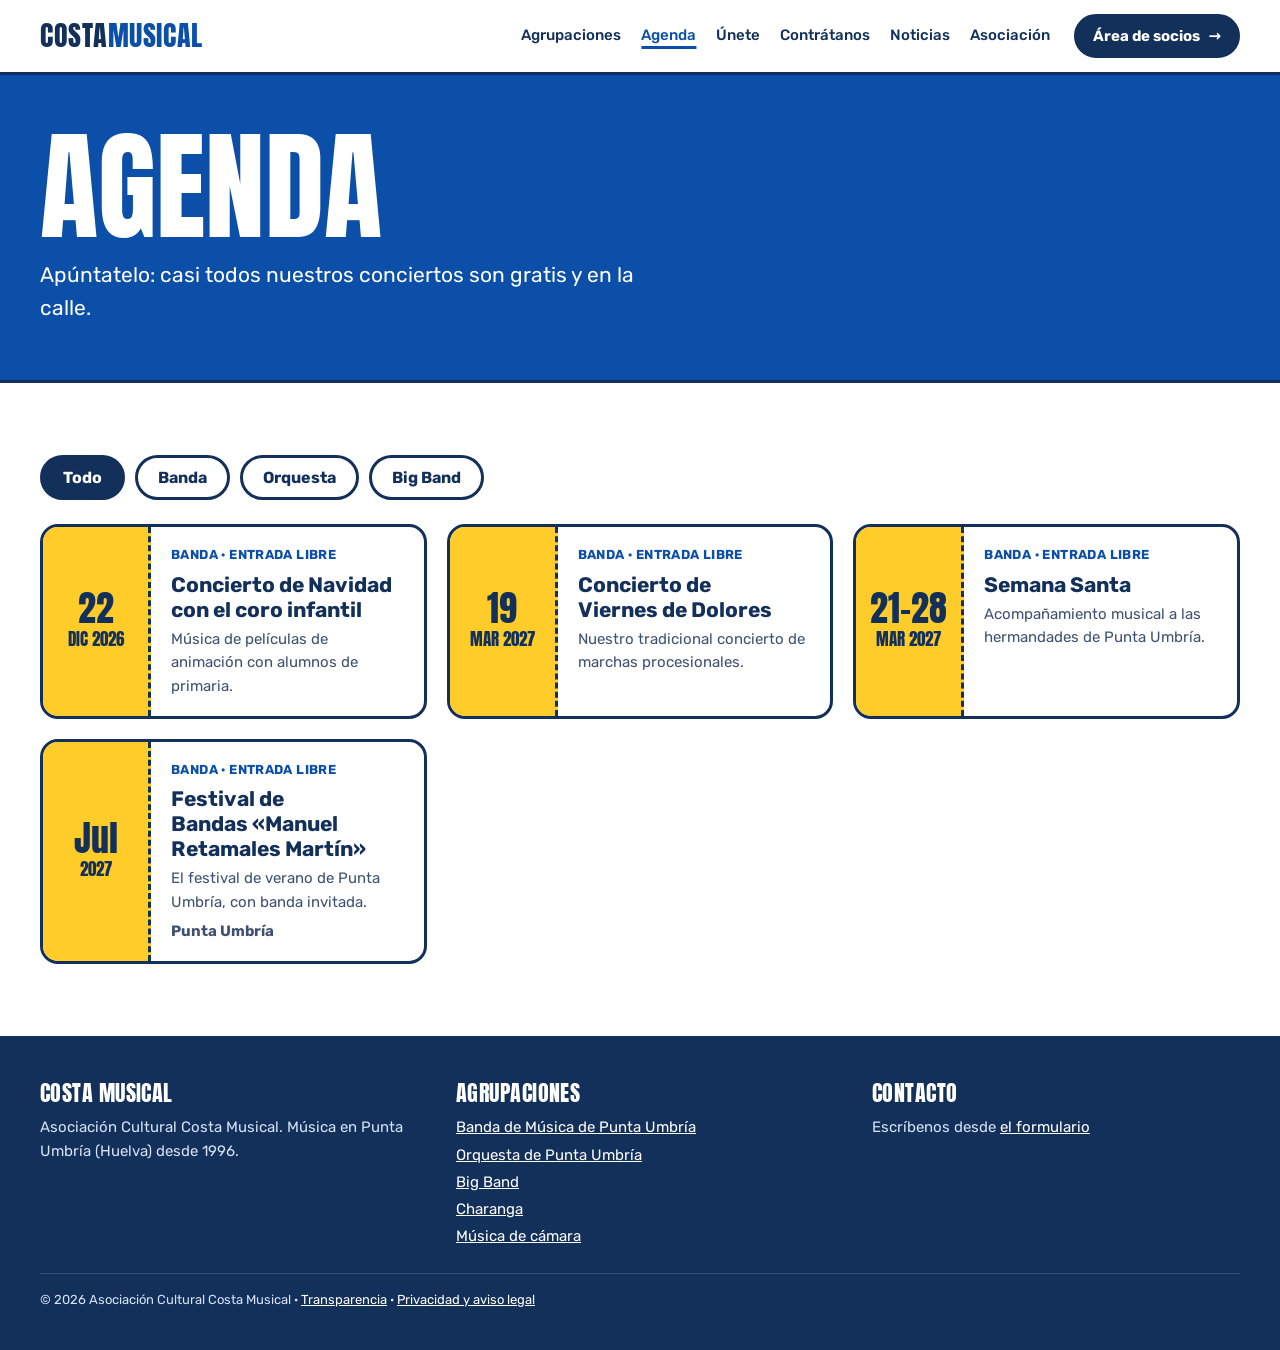
==== agenda.html @ 8ad7517e "Add files via upload" ====
<!DOCTYPE html>
<html lang="es">
<head>
<meta charset="utf-8">
<meta name="viewport" content="width=device-width, initial-scale=1">
<title>Agenda · Costa Musical</title>
<meta name="description" content="Conciertos y actuaciones de la Banda de Música de Punta Umbría y del resto de agrupaciones de Costa Musical.">
<link rel="preconnect" href="https://fonts.googleapis.com">
<link rel="preconnect" href="https://fonts.gstatic.com" crossorigin>
<link href="https://fonts.googleapis.com/css2?family=Anton&amp;family=Rubik:wght@400;500;700&amp;display=swap" rel="stylesheet">
<link rel="stylesheet" href="css/estilo.css">
</head>
<body data-pagina="agenda">
<a class="oculto" href="#contenido">Saltar al contenido</a>
<div id="cabecera"></div>
<main id="contenido">
<section class="banda-azul con-borde" style="border-top:none"><div class="envoltorio pila" style="padding-top:56px;padding-bottom:56px">
  <h1 class="titulo-xl">Agenda</h1>
  <p class="entradilla">Apúntatelo: casi todos nuestros conciertos son gratis y en la calle.</p>
</div></section>
<section class="seccion"><div class="envoltorio">
  <div class="filtros" id="filtros" role="group" aria-label="Filtrar por agrupación"></div>
  <ul class="entradas" id="agenda-completa"></ul>
</div></section>
</main>
<div id="pie"></div>
<dialog id="aviso-ensembli">
  <h3>Enlace pendiente</h3>
  <p>El área de socios en Ensembli todavía no está enlazada. Cuando lo esté, este botón te llevará directamente.</p>
  <button class="boton marino" id="cerrar-aviso">Entendido</button>
</dialog>
<script src="js/sitio.js"></script>
</body>
</html>
---- css/estilo.css ----
/* Costa Musical · «Verbena con traje»
   Azul marino como color oscuro, azul atlántico y amarillo como acentos.
   Display: Anton (cartel). Texto: Rubik. Un solo tema claro. */
:root{
  --marino:#12305a;
  --azul:#0b4fa8;
  --amarillo:#ffcc29;
  --rojo:#e04f5f;
  --blanco:#ffffff;
  --cielo:#e8f0fb;
  --gris:#3f5170;
  --borde:3px;
  --radio:18px;
  --display:"Anton", Impact, "Arial Narrow", sans-serif;
  --texto:"Rubik", system-ui, -apple-system, "Segoe UI", Roboto, sans-serif;
  --ancho:1240px;
  color-scheme:light;
}
body.sobria{--borde:2px;--radio:12px}

*{box-sizing:border-box}
html{scroll-padding-top:84px}
body{margin:0;background:var(--blanco);color:var(--marino);font-family:var(--texto);font-size:17px;line-height:1.55}
img{max-width:100%;display:block}
a{color:var(--azul)}
a:hover{color:var(--marino)}
:focus-visible{outline:3px solid var(--amarillo);outline-offset:3px}
h1,h2,h3{margin:0;line-height:1;text-wrap:balance}
p{margin:0}
.envoltorio{max-width:var(--ancho);margin:0 auto;padding:0 20px}
.display{font-family:var(--display);font-weight:400;text-transform:uppercase;letter-spacing:.01em}
.oculto{position:absolute;width:1px;height:1px;overflow:hidden;clip:rect(0 0 0 0)}

/* Cabecera */
.cabecera{position:sticky;top:0;z-index:20;background:var(--blanco);border-bottom:var(--borde) solid var(--marino)}
.cabecera .envoltorio{display:flex;align-items:center;gap:12px 24px;min-height:72px}
.logo{font-family:var(--display);font-size:28px;letter-spacing:.02em;text-decoration:none;color:var(--marino);margin-right:auto;white-space:nowrap}
.logo span{color:var(--azul)}
.menu{display:flex;gap:4px 20px;list-style:none;margin:0;padding:0;font-weight:500;font-size:15px}
.menu a{color:var(--marino);text-decoration:none;padding:6px 0}
.menu a[aria-current="page"]{color:var(--azul);text-decoration:underline;text-decoration-thickness:3px;text-underline-offset:6px}
.boton-menu{display:none;font:700 15px var(--texto);background:none;border:2px solid var(--marino);color:var(--marino);border-radius:999px;padding:8px 14px;cursor:pointer}
@media (max-width:980px){
  .boton-menu{display:block}
  .menu{display:none;position:absolute;left:0;right:0;top:100%;flex-direction:column;background:var(--blanco);padding:8px 20px 18px;border-bottom:var(--borde) solid var(--marino)}
  .menu.abierto{display:flex}
  .menu a{display:block;padding:12px 0;font-size:18px}
  .cabecera .socios-txt{display:none}
}

/* Botones */
.boton{display:inline-flex;align-items:center;justify-content:center;gap:8px;font:700 17px var(--texto);padding:14px 24px;min-height:48px;border-radius:999px;border:var(--borde) solid var(--marino);text-decoration:none;cursor:pointer;white-space:nowrap}
body.sobria .boton{border-radius:10px}
.boton.amarillo{background:var(--amarillo);color:var(--marino)}
.boton.marino{background:var(--marino);color:var(--blanco)}
.boton.azul{background:var(--azul);color:var(--blanco)}
.boton.blanco{background:var(--blanco);color:var(--marino)}
.boton.peq{font-size:15px;padding:10px 16px;min-height:44px}
.boton:hover{filter:brightness(1.06)}
.acciones{display:flex;flex-wrap:wrap;gap:12px}

/* Bandas de color */
.banda-azul{background:var(--azul);color:var(--blanco)}
.banda-marino{background:var(--marino);color:var(--blanco)}
.banda-amarilla{background:var(--amarillo);color:var(--marino)}
.banda-cielo{background:var(--cielo)}
.con-borde{border-top:var(--borde) solid var(--marino);border-bottom:var(--borde) solid var(--marino)}
.seccion{padding:72px 0}
.seccion.compacta{padding:48px 0}
.titulo{font-family:var(--display);font-weight:400;text-transform:uppercase;font-size:clamp(40px,6vw,64px);line-height:1}
.titulo-xl{font-family:var(--display);font-weight:400;text-transform:uppercase;font-size:clamp(56px,11vw,120px);line-height:.92}
body.sobria .titulo-xl{font-size:clamp(48px,8vw,88px);line-height:.95}
.entradilla{font-size:clamp(18px,2.2vw,21px);max-width:600px}
.suave{color:var(--gris)}
.banda-azul .suave,.banda-marino .suave{color:#d6e2f5}
.pila{display:flex;flex-direction:column;gap:18px}
.cabecera-sec{display:flex;flex-wrap:wrap;gap:12px 32px;align-items:flex-end;justify-content:space-between;margin-bottom:28px}

/* Portada */
.portada .envoltorio{display:flex;flex-wrap:wrap;gap:40px;align-items:center;padding-top:56px;padding-bottom:64px}
.portada .texto{flex:999 1 560px;min-width:0;display:flex;flex-direction:column;gap:22px}
.portada .titulo-xl span{color:var(--amarillo)}
.pegatina{flex:1 1 240px;display:flex;justify-content:center}
.pegatina div{width:260px;height:260px;border-radius:50%;background:var(--amarillo);color:var(--marino);display:flex;flex-direction:column;align-items:center;justify-content:center;text-align:center;transform:rotate(-8deg)}
.pegatina b{font-family:var(--display);font-weight:400;font-size:88px;line-height:1}
.pegatina span{font-family:var(--display);font-size:28px;line-height:1}
.pegatina small{font-weight:700;font-size:14px;margin-top:4px}
@media (prefers-reduced-motion:reduce){.pegatina div{transform:none}}
.cinta .envoltorio{display:flex;flex-wrap:wrap;gap:6px 28px;padding-top:14px;padding-bottom:14px;font-family:var(--display);font-size:22px;text-transform:uppercase;letter-spacing:.03em}

/* Foto + cita */
.foto-cita{display:flex;flex-wrap:wrap;gap:24px;align-items:stretch}
.foto{flex:1.6 1 520px;min-height:380px;border:var(--borde) solid var(--marino);border-radius:var(--radio);background:var(--cielo) center/cover no-repeat;overflow:hidden;display:flex;align-items:flex-end;padding:18px;color:var(--gris);font-weight:700;font-size:14px}
.cita{flex:1 1 320px;margin:0;background:var(--amarillo);border:var(--borde) solid var(--marino);border-radius:var(--radio);padding:28px;display:flex;flex-direction:column;justify-content:space-between;gap:16px}
.cita p{font-family:var(--display);font-size:clamp(26px,3vw,34px);line-height:1.08;text-transform:uppercase}
.cita footer{font-weight:700;font-size:15px}

/* Tarjetas de agrupaciones */
.rejilla{display:grid;grid-template-columns:repeat(auto-fit,minmax(220px,1fr));gap:16px}
.ficha-ens{border:var(--borde) solid var(--marino);border-radius:var(--radio);padding:24px;min-height:240px;text-decoration:none;display:flex;flex-direction:column;justify-content:space-between;gap:12px;color:var(--marino);background:var(--blanco);transition:transform .15s}
.ficha-ens:hover{transform:translateY(-3px);color:var(--marino)}
@media (prefers-reduced-motion:reduce){.ficha-ens{transition:none}.ficha-ens:hover{transform:none}}
.ficha-ens .etq{font-weight:700;font-size:14px}
.ficha-ens .nombre{font-family:var(--display);font-size:clamp(28px,2.7vw,40px);overflow-wrap:anywhere;line-height:1;text-transform:uppercase}
.ficha-ens.proyecto{border-style:dashed}

/* Agenda: tarjetas tipo entrada */
.filtros{display:flex;flex-wrap:wrap;gap:10px;margin-bottom:24px}
.filtro{font:700 16px var(--texto);padding:10px 20px;min-height:44px;border-radius:999px;border:var(--borde) solid var(--marino);background:var(--blanco);color:var(--marino);cursor:pointer}
.filtro[aria-pressed="true"]{background:var(--marino);color:var(--blanco)}
.entradas{display:grid;grid-template-columns:repeat(auto-fit,minmax(330px,1fr));gap:20px;list-style:none;margin:0;padding:0}
@media (max-width:400px){.entradas{grid-template-columns:1fr}}
.entrada{background:var(--blanco);border:var(--borde) solid var(--marino);border-radius:var(--radio);display:flex;overflow:hidden;min-height:150px}
.entrada .dia{flex:none;width:108px;background:var(--c,var(--amarillo));color:var(--t,var(--marino));display:flex;flex-direction:column;align-items:center;justify-content:center;text-align:center;font-family:var(--display);border-right:var(--borde) dashed var(--marino);padding:14px 8px}
.entrada .dia b{font-weight:400;font-size:36px;line-height:1}
.entrada .dia span{font-size:17px;text-transform:uppercase}
.entrada .info{padding:18px 20px;display:flex;flex-direction:column;gap:6px}
.entrada .quien{font-size:13px;font-weight:700;color:var(--azul);text-transform:uppercase;letter-spacing:.03em}
.entrada h3{font-size:21px;font-weight:700;line-height:1.2;font-family:var(--texto)}
.entrada p{font-size:15px;color:var(--gris)}
.vacio{border:var(--borde) dashed var(--marino);border-radius:var(--radio);padding:24px;font-weight:500}

/* Fichas de datos */
.cifras{display:grid;grid-template-columns:repeat(auto-fit,minmax(220px,1fr));gap:16px}
.cifra{border:var(--borde) solid var(--marino);border-radius:var(--radio);padding:22px;background:var(--blanco)}
.cifra:first-child{background:var(--azul);color:var(--blanco)}
.cifra b{display:block;font-family:var(--display);font-weight:400;font-size:clamp(40px,5vw,60px);line-height:1}
.cifra span{font-weight:500}
.caja{border:var(--borde) solid var(--marino);border-radius:var(--radio);padding:24px;background:var(--blanco)}
.caja.cielo{background:var(--cielo)}
.caja.amarilla{background:var(--amarillo)}
.caja h3{font-family:var(--display);font-weight:400;font-size:30px;text-transform:uppercase;margin-bottom:10px}
.dos{display:flex;flex-wrap:wrap;gap:32px 48px}
.dos > *{flex:1 1 380px;min-width:0}
.dos > .ancha{flex:1.3 1 480px}
.lista{list-style:none;margin:0;padding:0;display:grid;gap:8px}
.cronologia{list-style:none;margin:0;padding:0;display:grid;grid-template-columns:repeat(auto-fit,minmax(200px,1fr));gap:16px}
.cronologia li{border-top:var(--borde) solid var(--marino);padding-top:12px}
.cronologia b{font-family:var(--display);font-weight:400;font-size:32px;display:block;color:var(--azul)}
.ficha-datos{display:grid;grid-template-columns:repeat(auto-fit,minmax(220px,1fr));gap:16px;margin:0}
.ficha-datos div{border:var(--borde) solid var(--marino);border-radius:var(--radio);padding:16px 18px;background:var(--blanco)}
.ficha-datos dt{font-size:13px;font-weight:700;text-transform:uppercase;letter-spacing:.06em;color:var(--gris)}
.ficha-datos dd{margin:4px 0 0;font-weight:500}
.chips{display:flex;flex-wrap:wrap;gap:8px}
.chips a,.chips span{font-weight:700;font-size:14px;padding:6px 14px;border-radius:999px;border:2px solid var(--marino);color:var(--marino);background:var(--blanco);text-decoration:none}
.chips a[aria-current="page"]{background:var(--marino);color:var(--blanco)}
.chips .proyecto{border-style:dashed}

/* Buscador de instrumentos y recomendador */
.selector{display:flex;flex-wrap:wrap;gap:10px}
.resultado{background:var(--marino);color:var(--blanco);border-radius:var(--radio);padding:28px;display:flex;flex-wrap:wrap;gap:20px 32px;align-items:center;margin-top:24px}
.resultado .txt{flex:999 1 420px;display:flex;flex-direction:column;gap:10px}
.resultado .etq{font-weight:700;color:var(--amarillo);text-transform:uppercase}
.resultado .destinos{display:flex;flex-wrap:wrap;gap:10px}
.resultado .destinos span{font-family:var(--display);font-size:clamp(26px,3.4vw,34px);text-transform:uppercase;background:var(--blanco);color:var(--marino);padding:4px 16px;border-radius:12px}
body.sobria .resultado{background:var(--blanco);color:var(--marino);border:var(--borde) solid var(--marino);border-left:10px solid var(--amarillo)}
body.sobria .resultado .etq{color:var(--marino)}
.resultado .reco{font-family:var(--display);font-size:clamp(36px,5vw,56px);line-height:1;text-transform:uppercase}

/* Formularios */
form.campos{display:grid;grid-template-columns:repeat(auto-fit,minmax(220px,1fr));gap:14px}
form.campos .ancho{grid-column:1/-1}
label{display:flex;flex-direction:column;gap:6px;font-weight:700}
label.check{flex-direction:row;align-items:flex-start;gap:10px;font-weight:400;font-size:15px}
input,select,textarea{font:400 17px var(--texto);padding:13px 14px;border:var(--borde) solid var(--marino);border-radius:12px;background:var(--blanco);color:var(--marino);width:100%}
label.check input{width:auto;margin-top:3px}
textarea{min-height:120px;resize:vertical}
.aviso{grid-column:1/-1;border:2px dashed var(--marino);border-radius:12px;padding:14px;background:var(--cielo);font-size:15px;white-space:pre-wrap}
.aviso[hidden]{display:none}

/* Noticias */
.noticias{display:grid;grid-template-columns:repeat(auto-fill,minmax(300px,1fr));gap:20px}
.noticia{border:var(--borde) solid var(--marino);border-radius:var(--radio);overflow:hidden;background:var(--blanco);display:flex;flex-direction:column;text-decoration:none;color:var(--marino)}
.noticia .img{aspect-ratio:16/10;background:var(--cielo) center/cover no-repeat;border-bottom:var(--borde) solid var(--marino)}
.noticia .cuerpo{padding:20px;display:flex;flex-direction:column;gap:8px}
.noticia time{font-size:14px;font-weight:700;color:var(--azul)}
.noticia h3{font-size:22px;line-height:1.2;font-family:var(--texto);font-weight:700}
.articulo{max-width:720px;display:flex;flex-direction:column;gap:18px}
.articulo .texto p{margin-bottom:1em}

/* Socios */
.socios{display:flex;flex-wrap:wrap;gap:20px 40px;align-items:center}
.socios .txt{flex:999 1 480px;display:flex;flex-direction:column;gap:8px}

/* Colaboradores */
.colab{display:grid;grid-template-columns:repeat(auto-fit,minmax(220px,1fr));gap:16px}
.colab div{border:2px solid var(--marino);border-radius:12px;padding:16px 18px;display:flex;flex-direction:column;gap:2px}
.colab .hueco{border-style:dashed}

/* Pie */
.pie{background:var(--marino);color:#d6e2f5;font-size:15px}
.pie .envoltorio{display:flex;flex-wrap:wrap;gap:24px 48px;padding-top:40px;padding-bottom:40px}
.pie .bloque{flex:1 1 220px;display:flex;flex-direction:column;gap:6px}
.pie b{color:var(--blanco);font-family:var(--display);font-weight:400;font-size:22px;letter-spacing:.02em}
.pie a{color:var(--blanco)}
.pie ul{list-style:none;margin:0;padding:0;display:grid;gap:4px}
.pie .legal{flex-basis:100%;border-top:1px solid #2f4f7d;padding-top:16px;font-size:13px}

dialog{border:var(--borde) solid var(--marino);border-radius:var(--radio);padding:28px;max-width:440px;width:calc(100% - 32px);color:var(--marino)}
dialog::backdrop{background:rgba(18,48,90,.6)}
dialog h3{font-family:var(--display);font-weight:400;font-size:30px;text-transform:uppercase;margin-bottom:10px}
dialog p{margin-bottom:18px}
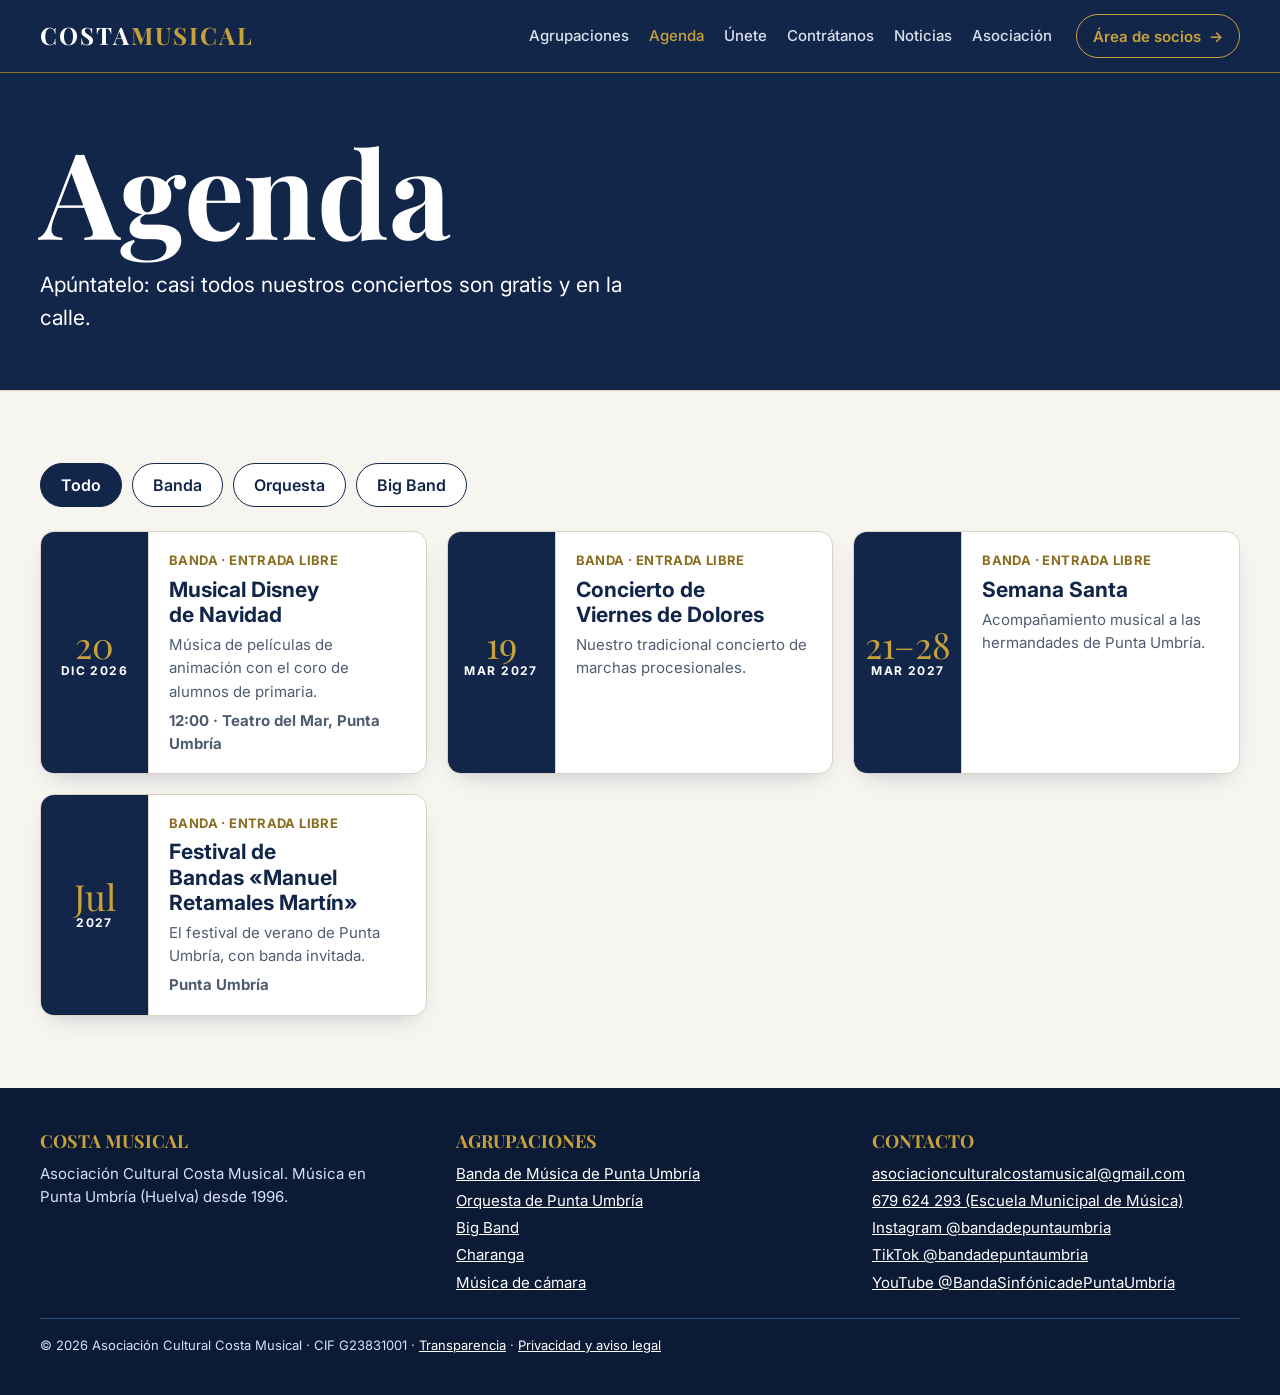
==== commit 91c6027f: "Prueba: tema institucional (azul marino, dorado, Playfair Display + Inter) Co-Authored-By: Claude Op" ====
--- a/agenda.html
+++ b/agenda.html
@@ -7,8 +7,9 @@
 <meta name="description" content="Conciertos y actuaciones de la Banda de Música de Punta Umbría y del resto de agrupaciones de Costa Musical.">
 <link rel="preconnect" href="https://fonts.googleapis.com">
 <link rel="preconnect" href="https://fonts.gstatic.com" crossorigin>
-<link href="https://fonts.googleapis.com/css2?family=Anton&amp;family=Rubik:wght@400;500;700&amp;display=swap" rel="stylesheet">
+<link href="https://fonts.googleapis.com/css2?family=Inter:wght@400;500;600;700&amp;family=Playfair+Display:ital,wght@0,400;0,700;1,400&amp;display=swap" rel="stylesheet">
 <link rel="stylesheet" href="css/estilo.css">
+<link rel="stylesheet" href="css/tema-institucional.css">
 </head>
 <body data-pagina="agenda">
 <a class="oculto" href="#contenido">Saltar al contenido</a>
--- a/css/estilo.css
+++ b/css/estilo.css
@@ -90,7 +90,7 @@
 
 /* Foto + cita */
 .foto-cita{display:flex;flex-wrap:wrap;gap:24px;align-items:stretch}
-.foto{flex:1.6 1 520px;min-height:380px;border:var(--borde) solid var(--marino);border-radius:var(--radio);background:var(--cielo) center/cover no-repeat;overflow:hidden;display:flex;align-items:flex-end;padding:18px;color:var(--gris);font-weight:700;font-size:14px}
+.foto{flex:1.6 1 520px;min-height:380px;background-size:cover;background-position:center;border:var(--borde) solid var(--marino);border-radius:var(--radio);background:var(--cielo) center/cover no-repeat;overflow:hidden;display:flex;align-items:flex-end;padding:18px;color:var(--gris);font-weight:700;font-size:14px}
 .cita{flex:1 1 320px;margin:0;background:var(--amarillo);border:var(--borde) solid var(--marino);border-radius:var(--radio);padding:28px;display:flex;flex-direction:column;justify-content:space-between;gap:16px}
 .cita p{font-family:var(--display);font-size:clamp(26px,3vw,34px);line-height:1.08;text-transform:uppercase}
 .cita footer{font-weight:700;font-size:15px}
@@ -200,3 +200,12 @@
 dialog::backdrop{background:rgba(18,48,90,.6)}
 dialog h3{font-family:var(--display);font-weight:400;font-size:30px;text-transform:uppercase;margin-bottom:10px}
 dialog p{margin-bottom:18px}
+
+/* Programa de un concierto */
+.programa{margin-top:6px;font-size:15px}
+.programa summary{cursor:pointer;font-weight:700;color:var(--azul);min-height:32px;display:flex;align-items:center}
+.programa ol{margin:8px 0 0;padding-left:20px;display:grid;gap:6px}
+.programa li span{display:block;color:var(--gris);font-size:14px}
+
+/* Recuadro de foto sin foto: pentagrama decorativo */
+.foto.sin-foto{background-image:repeating-linear-gradient(to bottom,transparent 0 22px,#12305a33 22px 25px);background-size:100% 125px;background-position:0 40%;background-repeat:repeat-x}
--- a/css/tema-institucional.css
+++ b/css/tema-institucional.css
@@ -0,0 +1,98 @@
+/* PRUEBA · Tema institucional (azul marino + dorado, Playfair Display + Inter).
+   Se carga después de estilo.css y solo sobrescribe colores, tipografía y formas. */
+:root{
+  --marino:#12264a;
+  --azul:#1d3866;
+  --amarillo:#c9a13b;
+  --cielo:#f7f5f0;
+  --gris:#4f5d70;
+  --borde:1px;
+  --radio:14px;
+  --display:"Playfair Display", Georgia, "Times New Roman", serif;
+  --texto:"Inter", system-ui, -apple-system, "Segoe UI", Roboto, sans-serif;
+}
+body.sobria{--borde:1px;--radio:14px}
+body{background:var(--cielo)}
+
+/* Titulares: serif elegante, sin mayúsculas forzadas */
+.display,.titulo,.titulo-xl,.ficha-ens .nombre,.caja h3,.cifra b,.entrada .dia,.resultado .reco,
+.resultado .destinos span,.cita p,dialog h3,.pie b,.cronologia b{text-transform:none;letter-spacing:0;font-weight:700}
+.titulo-xl{line-height:1.02}
+.portada .titulo-xl span{color:var(--amarillo);font-style:italic;font-weight:400}
+
+/* Cabecera azul marino */
+.cabecera{background:var(--marino);border-bottom:1px solid #8a7330}
+.logo{color:#fff;font-family:var(--display);font-weight:700;text-transform:uppercase;letter-spacing:.08em;font-size:24px}
+.logo span{color:var(--amarillo)}
+.menu a{color:#d9e0ea}
+.menu a[aria-current="page"]{color:var(--amarillo);text-decoration:none}
+.boton-menu{border-color:#fff;color:#fff}
+@media (max-width:980px){.menu{background:var(--marino)}}
+.cabecera .boton.marino{background:transparent;color:var(--amarillo);border:1px solid var(--amarillo)}
+
+/* Botones */
+.boton{border-width:1px;font-weight:600}
+.boton.amarillo{border-color:var(--amarillo)}
+.boton.azul,.boton.marino{border-color:var(--marino)}
+
+/* Portada */
+.portada.banda-azul,.banda-azul{background:var(--marino)}
+.pegatina div{background:transparent;border:2px solid var(--amarillo);color:#fff;transform:none}
+.pegatina b{color:var(--amarillo);font-family:var(--display)}
+.pegatina span{font-family:var(--texto);font-size:13px;letter-spacing:.2em;text-transform:uppercase}
+.pegatina small{color:#c9d3e0;font-weight:500}
+.cinta.banda-amarilla{background:#fff;color:var(--marino)}
+.cinta .envoltorio{font-family:var(--texto);font-size:13px;font-weight:600;letter-spacing:.2em}
+.con-borde{border-color:#d8d3c4}
+.banda-amarilla{background:var(--amarillo)}
+
+/* Tarjetas y cajas: borde fino y sombra suave */
+.ficha-ens,.caja,.cifra,.entrada,.noticia,.ficha-datos div,.colab div,.foto,.vacio,input,select,textarea{border-color:#d8d3c4}
+.ficha-ens,.entrada,.noticia,.caja{box-shadow:0 10px 24px -14px rgba(18,38,74,.35)}
+.ficha-ens .nombre{font-size:clamp(24px,2.2vw,32px)}
+.cifra:first-child{background:var(--marino)}
+.cifra b{color:var(--amarillo)}
+.cifra:not(:first-child) b{color:var(--marino)}
+
+/* Agenda: fecha en azul marino con número dorado */
+.entrada .dia{background:var(--marino) !important;color:#fff !important;border-right:1px solid #d8d3c4}
+.entrada .dia b{color:var(--amarillo);font-family:var(--display)}
+.entrada .dia span{font-family:var(--texto);font-size:12px;letter-spacing:.12em}
+.entrada .quien{color:#8a6d1f}
+
+/* Filtros y selectores */
+.filtro{border-width:1px;font-weight:600}
+.filtro[aria-pressed="true"]{background:var(--marino);border-color:var(--marino)}
+
+/* Cita: fondo marino, serif en cursiva */
+.cita{background:var(--marino);color:#fff;border-color:var(--marino)}
+.cita p{font-style:italic;font-weight:400;line-height:1.25}
+.cita footer,.cita a{color:var(--amarillo) !important}
+
+/* Resultado del buscador */
+.resultado{background:var(--marino)}
+.resultado .destinos span{background:transparent;color:#fff;border-bottom:2px solid var(--amarillo);border-radius:0;padding:0 4px}
+.resultado .etq{color:var(--amarillo)}
+
+/* Chips de agrupaciones */
+.chips a,.chips span{border-width:1px}
+
+/* Pie */
+.pie{background:#0b1a35}
+.pie b{color:var(--amarillo);font-size:18px}
+
+/* Programa de concierto */
+.programa summary{color:#8a6d1f}
+
+/* Cabecera de cada agrupación: siempre azul marino, con filete del color de la agrupación */
+#cab-ens{background:var(--marino) !important;color:#fff !important;border-bottom:6px solid var(--amarillo)}
+#cab-ens .chips a{background:transparent;color:#fff;border-color:rgba(255,255,255,.4)}
+#cab-ens .chips a[aria-current="page"]{background:var(--amarillo);color:var(--marino);border-color:var(--amarillo)}
+#cab-ens .boton.blanco{background:transparent;color:#fff;border-color:#fff}
+#cab-ens .boton.marino{background:var(--amarillo);color:var(--marino);border-color:var(--amarillo)}
+
+/* Tarjetas de agrupaciones: blancas con filete dorado; la Banda destacada en marino */
+.ficha-ens:not(.proyecto){background:#fff !important;color:var(--marino) !important;border-top:4px solid var(--amarillo)}
+.ficha-ens:not(.proyecto):first-child{background:var(--marino) !important;color:#fff !important}
+.ficha-ens .etq{color:#8a6d1f;letter-spacing:.1em}
+.ficha-ens:first-child .etq{color:var(--amarillo)}
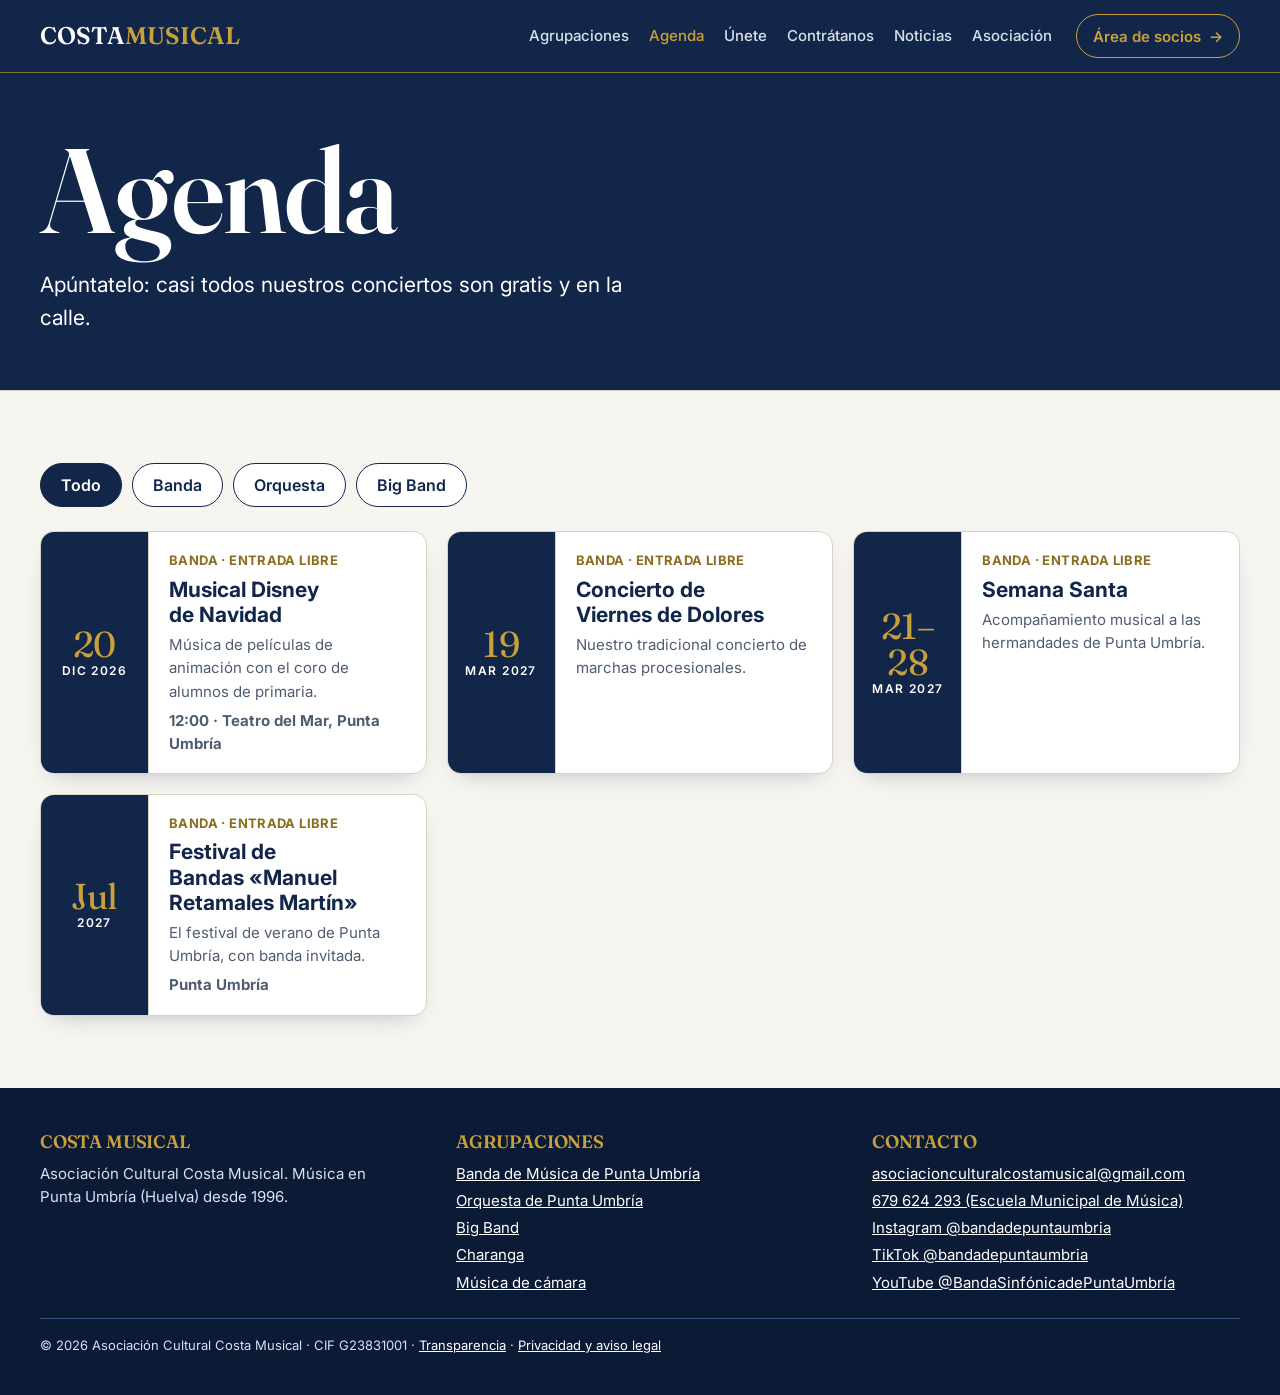
==== commit d62e25e5: "Prueba institucional: móvil sin desbordes, botón de socios visible, sello 1996 discreto y tipografía" ====
--- a/agenda.html
+++ b/agenda.html
@@ -7,7 +7,7 @@
 <meta name="description" content="Conciertos y actuaciones de la Banda de Música de Punta Umbría y del resto de agrupaciones de Costa Musical.">
 <link rel="preconnect" href="https://fonts.googleapis.com">
 <link rel="preconnect" href="https://fonts.gstatic.com" crossorigin>
-<link href="https://fonts.googleapis.com/css2?family=Inter:wght@400;500;600;700&amp;family=Playfair+Display:ital,wght@0,400;0,700;1,400&amp;display=swap" rel="stylesheet">
+<link href="https://fonts.googleapis.com/css2?family=Fraunces:ital,opsz,wght@0,9..144,400..700;1,9..144,400..700&amp;family=Inter:wght@400..700&amp;display=swap" rel="stylesheet">
 <link rel="stylesheet" href="css/estilo.css">
 <link rel="stylesheet" href="css/tema-institucional.css">
 </head>
--- a/css/estilo.css
+++ b/css/estilo.css
@@ -96,7 +96,7 @@
 .cita footer{font-weight:700;font-size:15px}
 
 /* Tarjetas de agrupaciones */
-.rejilla{display:grid;grid-template-columns:repeat(auto-fit,minmax(220px,1fr));gap:16px}
+.rejilla{display:grid;grid-template-columns:repeat(auto-fit,minmax(min(220px,100%),1fr));gap:16px}
 .ficha-ens{border:var(--borde) solid var(--marino);border-radius:var(--radio);padding:24px;min-height:240px;text-decoration:none;display:flex;flex-direction:column;justify-content:space-between;gap:12px;color:var(--marino);background:var(--blanco);transition:transform .15s}
 .ficha-ens:hover{transform:translateY(-3px);color:var(--marino)}
 @media (prefers-reduced-motion:reduce){.ficha-ens{transition:none}.ficha-ens:hover{transform:none}}
@@ -108,7 +108,7 @@
 .filtros{display:flex;flex-wrap:wrap;gap:10px;margin-bottom:24px}
 .filtro{font:700 16px var(--texto);padding:10px 20px;min-height:44px;border-radius:999px;border:var(--borde) solid var(--marino);background:var(--blanco);color:var(--marino);cursor:pointer}
 .filtro[aria-pressed="true"]{background:var(--marino);color:var(--blanco)}
-.entradas{display:grid;grid-template-columns:repeat(auto-fit,minmax(330px,1fr));gap:20px;list-style:none;margin:0;padding:0}
+.entradas{display:grid;grid-template-columns:repeat(auto-fit,minmax(min(330px,100%),1fr));gap:20px;list-style:none;margin:0;padding:0}
 @media (max-width:400px){.entradas{grid-template-columns:1fr}}
 .entrada{background:var(--blanco);border:var(--borde) solid var(--marino);border-radius:var(--radio);display:flex;overflow:hidden;min-height:150px}
 .entrada .dia{flex:none;width:108px;background:var(--c,var(--amarillo));color:var(--t,var(--marino));display:flex;flex-direction:column;align-items:center;justify-content:center;text-align:center;font-family:var(--display);border-right:var(--borde) dashed var(--marino);padding:14px 8px}
@@ -121,7 +121,7 @@
 .vacio{border:var(--borde) dashed var(--marino);border-radius:var(--radio);padding:24px;font-weight:500}
 
 /* Fichas de datos */
-.cifras{display:grid;grid-template-columns:repeat(auto-fit,minmax(220px,1fr));gap:16px}
+.cifras{display:grid;grid-template-columns:repeat(auto-fit,minmax(min(220px,100%),1fr));gap:16px}
 .cifra{border:var(--borde) solid var(--marino);border-radius:var(--radio);padding:22px;background:var(--blanco)}
 .cifra:first-child{background:var(--azul);color:var(--blanco)}
 .cifra b{display:block;font-family:var(--display);font-weight:400;font-size:clamp(40px,5vw,60px);line-height:1}
@@ -134,10 +134,10 @@
 .dos > *{flex:1 1 380px;min-width:0}
 .dos > .ancha{flex:1.3 1 480px}
 .lista{list-style:none;margin:0;padding:0;display:grid;gap:8px}
-.cronologia{list-style:none;margin:0;padding:0;display:grid;grid-template-columns:repeat(auto-fit,minmax(200px,1fr));gap:16px}
+.cronologia{list-style:none;margin:0;padding:0;display:grid;grid-template-columns:repeat(auto-fit,minmax(min(200px,100%),1fr));gap:16px}
 .cronologia li{border-top:var(--borde) solid var(--marino);padding-top:12px}
 .cronologia b{font-family:var(--display);font-weight:400;font-size:32px;display:block;color:var(--azul)}
-.ficha-datos{display:grid;grid-template-columns:repeat(auto-fit,minmax(220px,1fr));gap:16px;margin:0}
+.ficha-datos{display:grid;grid-template-columns:repeat(auto-fit,minmax(min(220px,100%),1fr));gap:16px;margin:0}
 .ficha-datos div{border:var(--borde) solid var(--marino);border-radius:var(--radio);padding:16px 18px;background:var(--blanco)}
 .ficha-datos dt{font-size:13px;font-weight:700;text-transform:uppercase;letter-spacing:.06em;color:var(--gris)}
 .ficha-datos dd{margin:4px 0 0;font-weight:500}
@@ -158,7 +158,7 @@
 .resultado .reco{font-family:var(--display);font-size:clamp(36px,5vw,56px);line-height:1;text-transform:uppercase}
 
 /* Formularios */
-form.campos{display:grid;grid-template-columns:repeat(auto-fit,minmax(220px,1fr));gap:14px}
+form.campos{display:grid;grid-template-columns:repeat(auto-fit,minmax(min(220px,100%),1fr));gap:14px}
 form.campos .ancho{grid-column:1/-1}
 label{display:flex;flex-direction:column;gap:6px;font-weight:700}
 label.check{flex-direction:row;align-items:flex-start;gap:10px;font-weight:400;font-size:15px}
@@ -169,7 +169,7 @@
 .aviso[hidden]{display:none}
 
 /* Noticias */
-.noticias{display:grid;grid-template-columns:repeat(auto-fill,minmax(300px,1fr));gap:20px}
+.noticias{display:grid;grid-template-columns:repeat(auto-fill,minmax(min(300px,100%),1fr));gap:20px}
 .noticia{border:var(--borde) solid var(--marino);border-radius:var(--radio);overflow:hidden;background:var(--blanco);display:flex;flex-direction:column;text-decoration:none;color:var(--marino)}
 .noticia .img{aspect-ratio:16/10;background:var(--cielo) center/cover no-repeat;border-bottom:var(--borde) solid var(--marino)}
 .noticia .cuerpo{padding:20px;display:flex;flex-direction:column;gap:8px}
@@ -183,7 +183,7 @@
 .socios .txt{flex:999 1 480px;display:flex;flex-direction:column;gap:8px}
 
 /* Colaboradores */
-.colab{display:grid;grid-template-columns:repeat(auto-fit,minmax(220px,1fr));gap:16px}
+.colab{display:grid;grid-template-columns:repeat(auto-fit,minmax(min(220px,100%),1fr));gap:16px}
 .colab div{border:2px solid var(--marino);border-radius:12px;padding:16px 18px;display:flex;flex-direction:column;gap:2px}
 .colab .hueco{border-style:dashed}
 
@@ -209,3 +209,19 @@
 
 /* Recuadro de foto sin foto: pentagrama decorativo */
 .foto.sin-foto{background-image:repeating-linear-gradient(to bottom,transparent 0 22px,#12305a33 22px 25px);background-size:100% 125px;background-position:0 40%;background-repeat:repeat-x}
+
+/* Móvil: nada más ancho que la pantalla */
+.socios-corto{display:none}
+html,body{overflow-x:clip}
+.ficha-datos dd,.pie a,.contacto-datos dd{overflow-wrap:anywhere}
+.cabecera .envoltorio{min-width:0}
+.logo{min-width:0}
+@media (max-width:600px){
+  .cabecera .envoltorio{gap:8px 10px;min-height:64px}
+  .logo{font-size:22px}
+  .cabecera .socios-largo{display:none}
+  .cabecera .socios-corto{display:inline}
+  .cinta span[aria-hidden="true"]{display:none}
+  .cabecera .boton.peq{padding:8px 12px;font-size:14px}
+  .boton-menu{padding:7px 12px;font-size:14px}
+}
--- a/css/tema-institucional.css
+++ b/css/tema-institucional.css
@@ -1,4 +1,4 @@
-/* PRUEBA · Tema institucional (azul marino + dorado, Playfair Display + Inter).
+/* PRUEBA · Tema institucional (azul marino + dorado, Fraunces + Inter, la tipografía de Ensembli).
    Se carga después de estilo.css y solo sobrescribe colores, tipografía y formas. */
 :root{
   --marino:#12264a;
@@ -8,7 +8,7 @@
   --gris:#4f5d70;
   --borde:1px;
   --radio:14px;
-  --display:"Playfair Display", Georgia, "Times New Roman", serif;
+  --display:"Fraunces", "Iowan Old Style", Georgia, serif;
   --texto:"Inter", system-ui, -apple-system, "Segoe UI", Roboto, sans-serif;
 }
 body.sobria{--borde:1px;--radio:14px}
@@ -16,13 +16,14 @@
 
 /* Titulares: serif elegante, sin mayúsculas forzadas */
 .display,.titulo,.titulo-xl,.ficha-ens .nombre,.caja h3,.cifra b,.entrada .dia,.resultado .reco,
-.resultado .destinos span,.cita p,dialog h3,.pie b,.cronologia b{text-transform:none;letter-spacing:0;font-weight:700}
+.resultado .destinos span,.cita p,dialog h3,.pie b,.cronologia b{text-transform:none;letter-spacing:-.01em;font-weight:600}
 .titulo-xl{line-height:1.02}
 .portada .titulo-xl span{color:var(--amarillo);font-style:italic;font-weight:400}
 
 /* Cabecera azul marino */
 .cabecera{background:var(--marino);border-bottom:1px solid #8a7330}
-.logo{color:#fff;font-family:var(--display);font-weight:700;text-transform:uppercase;letter-spacing:.08em;font-size:24px}
+.logo{color:#fff;font-family:var(--display);font-weight:600;letter-spacing:0;font-size:24px}
+@media (max-width:600px){.logo{font-size:20px}}
 .logo span{color:var(--amarillo)}
 .menu a{color:#d9e0ea}
 .menu a[aria-current="page"]{color:var(--amarillo);text-decoration:none}
@@ -37,10 +38,12 @@
 
 /* Portada */
 .portada.banda-azul,.banda-azul{background:var(--marino)}
-.pegatina div{background:transparent;border:2px solid var(--amarillo);color:#fff;transform:none}
-.pegatina b{color:var(--amarillo);font-family:var(--display)}
+.pegatina{flex:0 1 160px}
+.pegatina div{width:150px;height:150px;background:transparent;border:1px solid var(--amarillo);color:#fff;transform:none}
+.pegatina b{color:var(--amarillo);font-family:var(--display);font-size:44px;font-weight:500}
 .pegatina span{font-family:var(--texto);font-size:13px;letter-spacing:.2em;text-transform:uppercase}
-.pegatina small{color:#c9d3e0;font-weight:500}
+.pegatina small{display:none}
+@media (max-width:820px){.pegatina{display:none}}
 .cinta.banda-amarilla{background:#fff;color:var(--marino)}
 .cinta .envoltorio{font-family:var(--texto);font-size:13px;font-weight:600;letter-spacing:.2em}
 .con-borde{border-color:#d8d3c4}
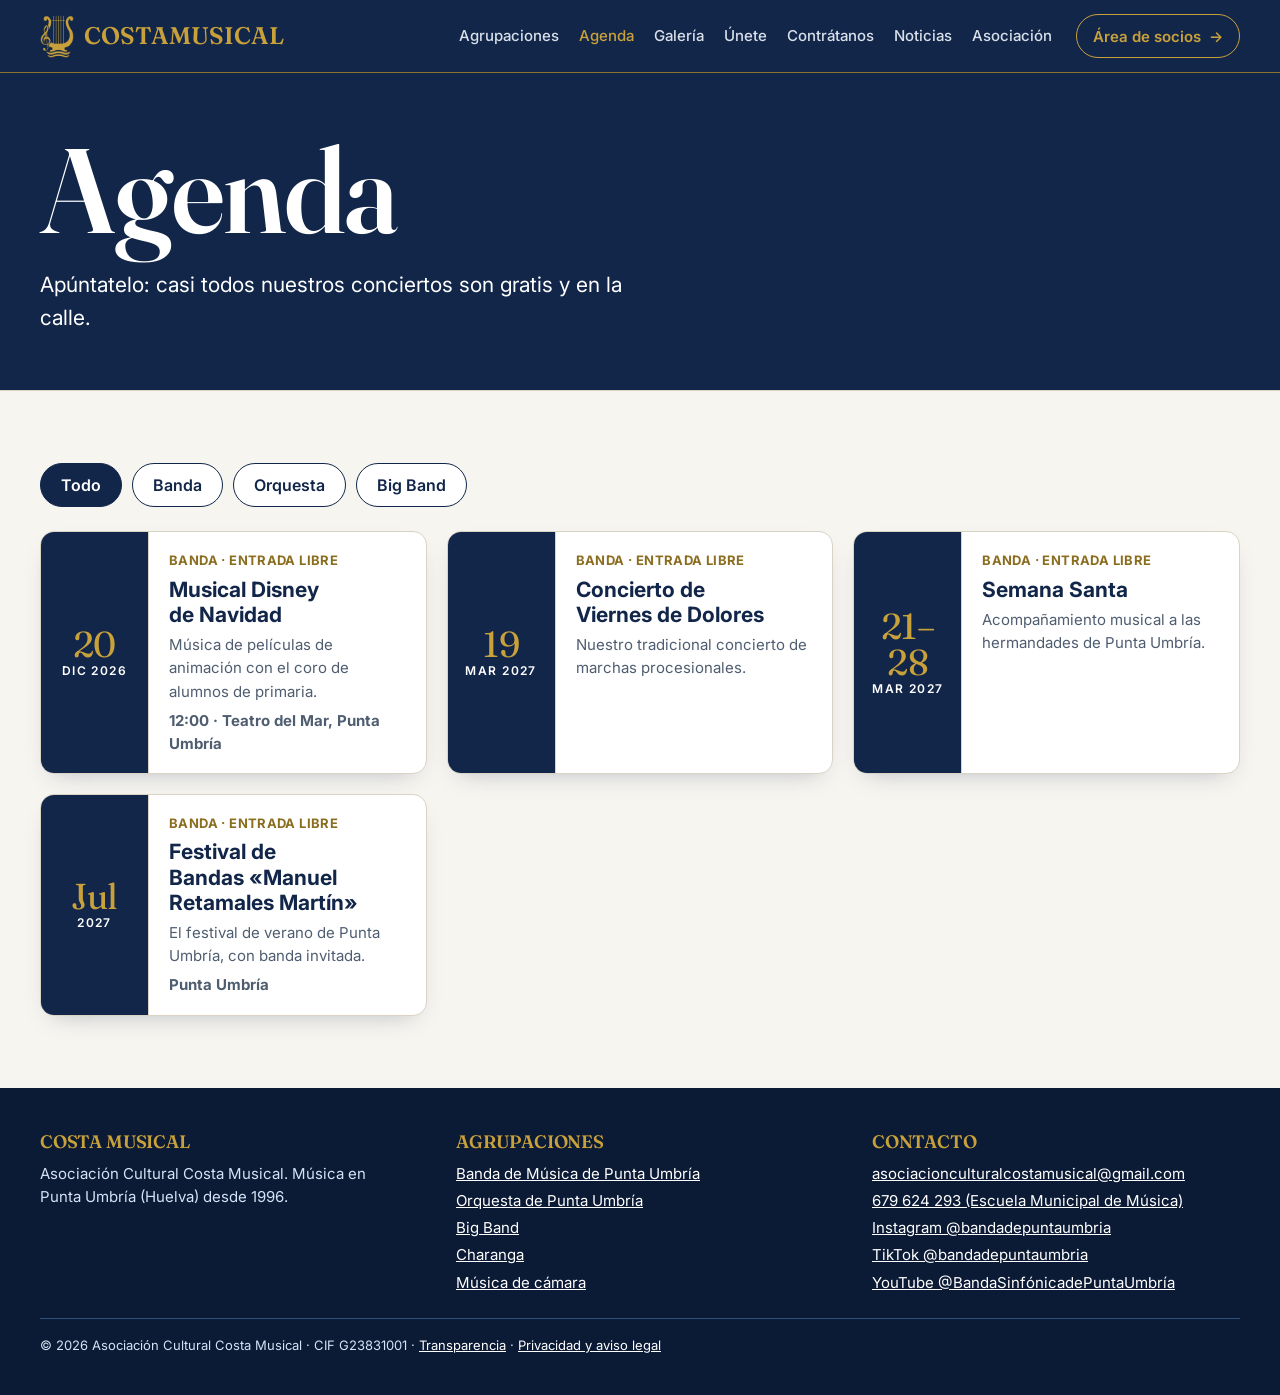
==== commit eb24a6ad: "Logo en la cabecera, galería de fotos y vídeos de YouTube, y cinta de portada enlazada a la galería " ====
--- a/agenda.html
+++ b/agenda.html
@@ -8,6 +8,7 @@
 <link rel="preconnect" href="https://fonts.googleapis.com">
 <link rel="preconnect" href="https://fonts.gstatic.com" crossorigin>
 <link href="https://fonts.googleapis.com/css2?family=Fraunces:ital,opsz,wght@0,9..144,400..700;1,9..144,400..700&amp;family=Inter:wght@400..700&amp;display=swap" rel="stylesheet">
+<link rel="icon" href="img/favicon.png">
 <link rel="stylesheet" href="css/estilo.css">
 <link rel="stylesheet" href="css/tema-institucional.css">
 </head>
--- a/css/estilo.css
+++ b/css/estilo.css
@@ -225,3 +225,34 @@
   .cabecera .boton.peq{padding:8px 12px;font-size:14px}
   .boton-menu{padding:7px 12px;font-size:14px}
 }
+
+/* Logo */
+.logo{display:flex;align-items:center;gap:10px}
+.logo-img{display:block;flex:none;width:34px;height:44px;background:currentColor;-webkit-mask:url(../img/logo.png) center/contain no-repeat;mask:url(../img/logo.png) center/contain no-repeat}
+@media (max-width:600px){.logo-img{width:28px;height:36px}}
+
+/* Cinta de portada con enlaces */
+.cinta a{color:inherit;text-decoration:none}
+.cinta a:hover{text-decoration:underline;text-underline-offset:4px}
+
+/* Galería */
+.etq-album{font-size:13px;font-weight:700;color:var(--azul);text-transform:uppercase;letter-spacing:.04em}
+a.filtro{text-decoration:none;display:inline-flex;align-items:center}
+a.filtro[aria-pressed="true"]{background:var(--marino);color:var(--blanco)}
+.fotos{display:grid;grid-template-columns:repeat(auto-fill,minmax(min(220px,100%),1fr));gap:12px}
+.miniatura{padding:0;border:var(--borde) solid var(--marino);border-radius:12px;overflow:hidden;cursor:zoom-in;background:var(--cielo);aspect-ratio:4/3}
+.miniatura img{width:100%;height:100%;object-fit:cover;transition:transform .2s}
+.miniatura:hover img{transform:scale(1.04)}
+@media (prefers-reduced-motion:reduce){.miniatura img{transition:none}.miniatura:hover img{transform:none}}
+.videos{display:grid;grid-template-columns:repeat(auto-fill,minmax(min(360px,100%),1fr));gap:20px}
+.video{display:flex;flex-direction:column;gap:8px}
+.video iframe,.video-lite{width:100%;aspect-ratio:16/9;border:0;border-radius:12px;display:block}
+.video-lite{background:var(--marino) center/cover no-repeat;cursor:pointer;position:relative}
+.video-lite .play{position:absolute;inset:0;margin:auto;width:72px;height:72px;border-radius:50%;background:rgba(0,0,0,.65);color:#fff;font-size:28px;display:flex;align-items:center;justify-content:center}
+.video-lite:hover .play{background:#c4302b}
+.video p{font-weight:600}
+.visor{max-width:min(1200px,96vw);width:auto;padding:12px;background:#0b1424;border:none;color:#fff}
+.visor::backdrop{background:rgba(5,10,20,.9)}
+.visor img{max-width:100%;max-height:78vh;display:block;margin:0 auto;border-radius:8px}
+.visor p{margin:10px 0;text-align:center;font-size:14px;color:#c9d3e0}
+.visor-botones{display:flex;justify-content:center;gap:10px}
--- a/css/tema-institucional.css
+++ b/css/tema-institucional.css
@@ -99,3 +99,10 @@
 .ficha-ens:not(.proyecto):first-child{background:var(--marino) !important;color:#fff !important}
 .ficha-ens .etq{color:#8a6d1f;letter-spacing:.1em}
 .ficha-ens:first-child .etq{color:var(--amarillo)}
+
+/* Logo y galería en el tema institucional */
+.logo .logo-img{color:var(--amarillo)}
+.logo-txt{display:inline;color:#fff}
+.logo-txt span{color:var(--amarillo)}
+.etq-album{color:#8a6d1f}
+.cinta a:hover{color:#8a6d1f}
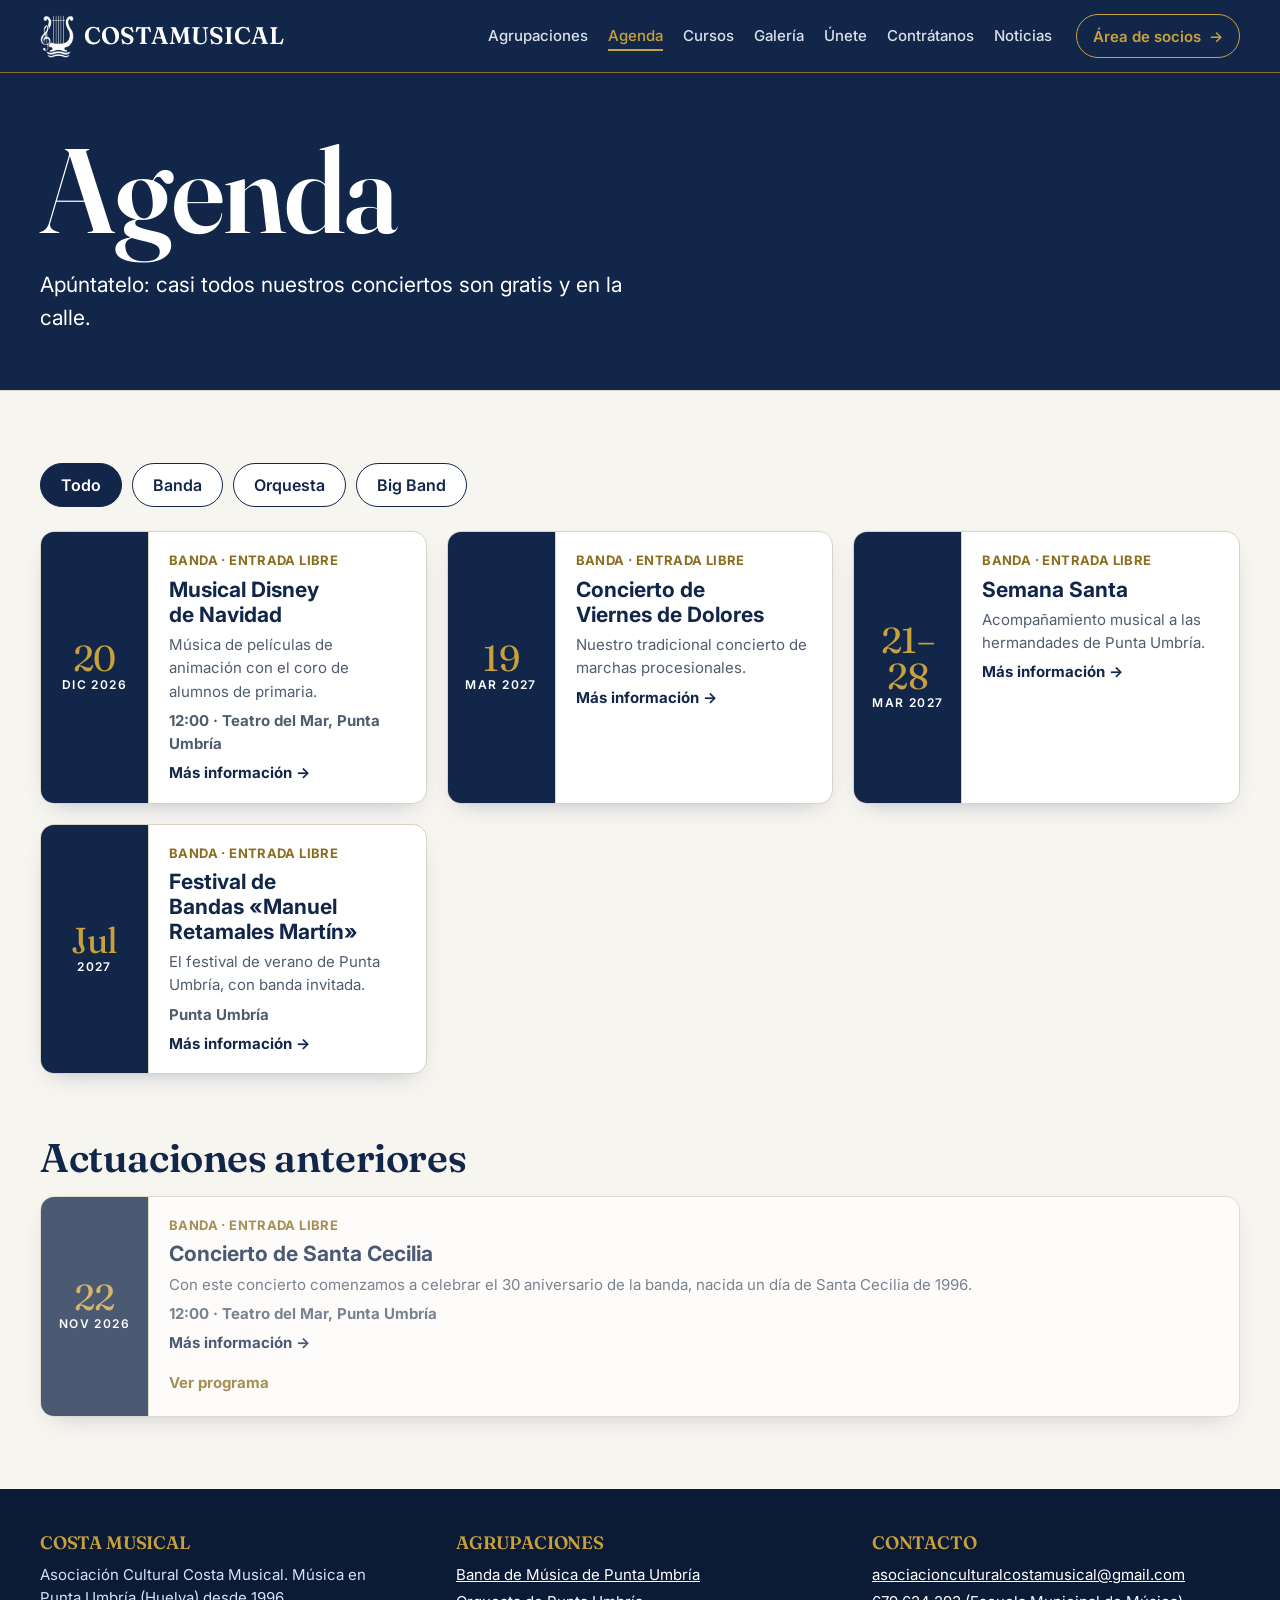
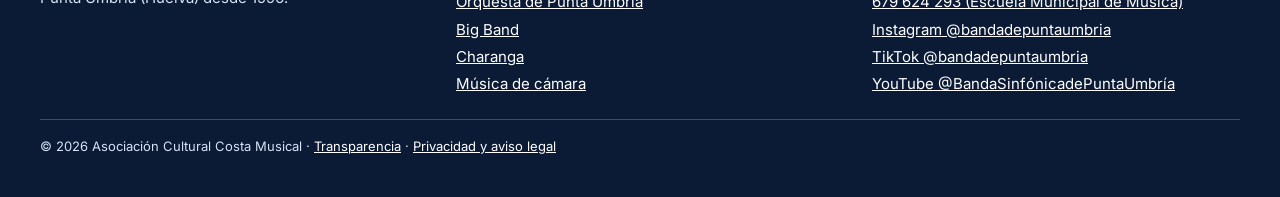
==== commit 92425f47: "Página propia para cada evento: cartel, entradas, calendario, compartir, programa, vídeo y fotos; ac" ====
--- a/agenda.html
+++ b/agenda.html
@@ -16,13 +16,20 @@
 <a class="oculto" href="#contenido">Saltar al contenido</a>
 <div id="cabecera"></div>
 <main id="contenido">
-<section class="banda-azul con-borde" style="border-top:none"><div class="envoltorio pila" style="padding-top:56px;padding-bottom:56px">
+<section class="banda-azul con-borde" style="border-top:none" id="cab-agenda"><div class="envoltorio pila" style="padding-top:56px;padding-bottom:56px">
   <h1 class="titulo-xl">Agenda</h1>
   <p class="entradilla">Apúntatelo: casi todos nuestros conciertos son gratis y en la calle.</p>
 </div></section>
 <section class="seccion"><div class="envoltorio">
-  <div class="filtros" id="filtros" role="group" aria-label="Filtrar por agrupación"></div>
-  <ul class="entradas" id="agenda-completa"></ul>
+  <div id="vista-agenda">
+    <div class="filtros" id="filtros" role="group" aria-label="Filtrar por agrupación"></div>
+    <ul class="entradas" id="agenda-completa"></ul>
+    <div id="bloque-anteriores" class="pila" style="margin-top:64px" hidden>
+      <h2 class="titulo" style="font-size:clamp(28px,4vw,40px)">Actuaciones anteriores</h2>
+      <ul class="entradas anteriores" id="agenda-anteriores"></ul>
+    </div>
+  </div>
+  <article id="evento" class="evento" hidden></article>
 </div></section>
 </main>
 <div id="pie"></div>
--- a/css/estilo.css
+++ b/css/estilo.css
@@ -228,6 +228,8 @@
 
 /* Logo */
 .logo{display:flex;align-items:center;gap:10px}
+.logo{transition:color .2s}
+.logo:hover{color:var(--azul)}
 .logo-img{display:block;flex:none;width:34px;height:44px;background:currentColor;-webkit-mask:url(../img/logo.png) center/contain no-repeat;mask:url(../img/logo.png) center/contain no-repeat}
 @media (max-width:600px){.logo-img{width:28px;height:36px}}
 
@@ -256,3 +258,85 @@
 .visor img{max-width:100%;max-height:78vh;display:block;margin:0 auto;border-radius:8px}
 .visor p{margin:10px 0;text-align:center;font-size:14px;color:#c9d3e0}
 .visor-botones{display:flex;justify-content:center;gap:10px}
+
+/* Carrusel de portada */
+.foto.carrusel{position:relative;padding:0;background:var(--marino)}
+.diapo{position:absolute;inset:0;margin:0;opacity:0;transition:opacity .8s ease}
+.diapo.activa{opacity:1}
+.diapo img{width:100%;height:100%;object-fit:cover}
+.diapo figcaption{position:absolute;left:0;right:0;bottom:0;padding:28px 18px 40px;background:linear-gradient(transparent,rgba(0,0,0,.6));color:#fff;font-size:14px;font-weight:600}
+.carr-btn{position:absolute;top:50%;transform:translateY(-50%);width:44px;height:44px;border-radius:50%;border:none;background:rgba(255,255,255,.85);color:var(--marino);font-size:28px;line-height:1;cursor:pointer;z-index:2}
+.carr-btn.ant{left:12px}.carr-btn.sig{right:12px}
+.carr-puntos{position:absolute;left:0;right:0;bottom:12px;display:flex;justify-content:center;gap:6px;z-index:2}
+.carr-puntos button{width:10px;height:10px;padding:0;border-radius:50%;border:none;background:rgba(255,255,255,.5);cursor:pointer}
+.carr-puntos button[aria-current="true"]{background:#fff;width:24px;border-radius:5px}
+@media (prefers-reduced-motion:reduce){.diapo{transition:none}}
+
+/* Cursos */
+.estado-curso{align-self:flex-start;font-size:12px;font-weight:700;text-transform:uppercase;letter-spacing:.06em;padding:4px 10px;border-radius:999px;background:#e7ecf2;color:var(--marino)}
+.estado-curso.abierto{background:#dff3e6;color:#1d5c38}
+.estado-curso.finalizado{background:#eee;color:#666}
+.foto-curso{border-radius:var(--radio);max-height:420px;width:100%;object-fit:cover}
+.sin-foto-curso{background-image:repeating-linear-gradient(to bottom,transparent 0 14px,rgba(18,48,90,.18) 14px 16px) !important;background-size:100% 80px !important;background-repeat:repeat-x !important;background-position:0 50% !important}
+.aviso .boton{margin-top:8px}
+
+/* Menú más largo: se pliega antes */
+@media (max-width:1180px){
+  .boton-menu{display:block}
+  .menu{display:none;position:absolute;left:0;right:0;top:100%;flex-direction:column;background:var(--blanco);padding:8px 20px 18px;border-bottom:var(--borde) solid var(--marino)}
+  .menu.abierto{display:flex}
+  .menu a{display:block;padding:12px 0;font-size:18px}
+}
+
+/* Cabecera fija: más fina al bajar y, en móvil, se esconde al bajar y vuelve al subir */
+#cabecera{display:contents}
+.cabecera{transition:transform .3s ease,box-shadow .3s ease}
+.cabecera .envoltorio{transition:min-height .3s ease}
+.logo,.logo-img{transition:font-size .3s ease,width .3s ease,height .3s ease,color .2s ease}
+.cabecera.compacta{box-shadow:0 2px 14px rgba(0,0,0,.18)}
+.cabecera.compacta .envoltorio{min-height:56px}
+.cabecera.compacta .logo{font-size:23px}
+.cabecera.compacta .logo-img{width:27px;height:35px}
+@media (max-width:820px){.cabecera.oculta{transform:translateY(-100%)}}
+@media (prefers-reduced-motion:reduce){.cabecera,.cabecera .envoltorio,.logo,.logo-img{transition:none}}
+
+/* Cursos: estados y encuentros */
+.estado-curso.completo,.estado-curso.cerrado{background:#fbe9e7;color:#8a2d1f}
+.encuentros{list-style:none;margin:0;padding:0;display:grid;gap:10px}
+.encuentros li{display:grid;grid-template-columns:minmax(150px,220px) 1fr;gap:6px 18px;align-items:start;padding:14px 18px;border:var(--borde) solid #d8d3c4;border-radius:var(--radio);background:var(--blanco)}
+.encuentros .enc-fecha{font-weight:700;color:var(--marino)}
+.encuentros li.pasado{opacity:.6}
+.encuentros li.proximo{border-color:var(--amarillo);box-shadow:inset 4px 0 0 var(--amarillo)}
+.enc-marca{display:inline-block;margin-left:6px;font-size:11px;font-weight:700;text-transform:uppercase;letter-spacing:.06em;padding:2px 8px;border-radius:999px;background:#eee;color:#666;vertical-align:middle}
+.enc-marca.prox{background:#efe8d4;color:#6d5517}
+.encuentros-elegir{border:var(--borde) solid #d8d3c4;border-radius:10px;padding:10px 14px;margin:0}
+.encuentros-elegir legend{font-weight:600;padding:0 4px}
+.encuentros-elegir div{display:grid;gap:6px}
+@media (max-width:600px){.encuentros li{grid-template-columns:1fr}}
+.encuentros li:has(.enc-cartel){grid-template-columns:minmax(150px,220px) 1fr auto}
+.enc-profes{margin-top:4px;font-weight:600;color:var(--marino)}
+.enc-cartel{display:flex;flex-direction:column;align-items:center;gap:4px;font-size:12px;font-weight:700;text-decoration:none;color:var(--marino)}
+.enc-cartel img{width:72px;height:96px;object-fit:cover;border-radius:6px;border:1px solid #d8d3c4;transition:transform .2s ease,box-shadow .2s ease}
+.enc-cartel:hover img,.enc-cartel:focus-visible img{transform:translateY(-2px) scale(1.04);box-shadow:0 8px 18px -8px rgba(18,38,74,.5)}
+.profe{display:flex;gap:16px;align-items:flex-start}
+.profe img{width:88px;height:88px;border-radius:50%;object-fit:cover;flex:none}
+.etq-esp{display:inline-block;font-size:11px;font-weight:700;text-transform:uppercase;letter-spacing:.08em;color:#8a6d1f;margin-bottom:2px}
+@media (max-width:600px){.encuentros li:has(.enc-cartel){grid-template-columns:1fr}.enc-cartel{align-items:flex-start}}
+
+/* Página de cada evento */
+.evento{display:flex;flex-direction:column;gap:20px}
+.evento-rejilla{display:grid;grid-template-columns:minmax(0,1fr) minmax(220px,380px);gap:40px;align-items:start}
+.evento-rejilla:not(:has(.evento-cartel)){grid-template-columns:minmax(0,820px)}
+.quien-evento{font-size:13px;font-weight:700;text-transform:uppercase;letter-spacing:.08em;color:#8a6d1f}
+.evento-cartel{position:sticky;top:90px;display:flex;flex-direction:column;gap:6px}
+.evento-cartel img{width:100%;border-radius:var(--radio);border:1px solid #d8d3c4;box-shadow:0 18px 40px -20px rgba(18,38,74,.55)}
+.evento .texto p{margin-bottom:1em}
+.programa-lista{margin:0;padding-left:1.4em;display:grid;gap:8px}
+.programa-lista span{display:block;color:var(--gris);font-size:15px}
+.entrada h3 a.enlace-evento{color:inherit;text-decoration:none}
+.entrada h3 a.enlace-evento:hover,.entrada h3 a.enlace-evento:focus-visible{text-decoration:underline;text-decoration-color:var(--amarillo);text-decoration-thickness:2px;text-underline-offset:4px}
+.mas-info{font-weight:700;color:var(--marino);text-decoration:none}
+.mas-info:hover,.mas-info:focus-visible{color:#8a6d1f}
+.entradas.anteriores .entrada{opacity:.75}
+.entradas.anteriores .entrada:hover{opacity:1}
+@media (max-width:820px){.evento-rejilla{grid-template-columns:1fr}.evento-cartel{position:static;order:-1;max-width:420px}}
--- a/css/tema-institucional.css
+++ b/css/tema-institucional.css
@@ -101,8 +101,34 @@
 .ficha-ens:first-child .etq{color:var(--amarillo)}
 
 /* Logo y galería en el tema institucional */
-.logo .logo-img{color:var(--amarillo)}
-.logo-txt{display:inline;color:#fff}
-.logo-txt span{color:var(--amarillo)}
+/* Logo blanco (dibujo y letras); dorado al pasar por encima */
+.logo,.logo .logo-img,.logo .logo-txt,.logo .logo-txt span{color:#fff}
+.logo:hover .logo-img,.logo:focus-visible .logo-img,.logo:hover,.logo:focus-visible,.logo:hover .logo-txt,.logo:hover .logo-txt span,.logo:focus-visible .logo-txt,.logo:focus-visible .logo-txt span{color:var(--amarillo)}
+.logo .logo-txt,.logo .logo-txt span{transition:color .2s}
 .etq-album{color:#8a6d1f}
 .cinta a:hover{color:#8a6d1f}
+
+@media (max-width:1180px){.menu{background:var(--marino)}}
+.carr-btn{background:rgba(18,38,74,.75);color:#fff}
+.estado-curso{background:#efe8d4;color:#6d5517}
+
+/* Respuesta al pasar el ratón en la cabecera */
+.menu a{position:relative;transition:color .2s ease}
+.menu a::after{content:"";position:absolute;left:0;right:0;bottom:0;height:2px;background:var(--amarillo);transform:scaleX(0);transform-origin:left;transition:transform .25s ease}
+.menu a:hover,.menu a:focus-visible{color:var(--amarillo)}
+.menu a:hover::after,.menu a:focus-visible::after,.menu a[aria-current="page"]::after{transform:scaleX(1)}
+.cabecera .boton.marino{transition:background .2s ease,color .2s ease}
+.cabecera .boton.marino:hover,.cabecera .boton.marino:focus-visible{background:var(--amarillo);color:var(--marino);filter:none}
+.boton-menu{transition:background .2s ease,color .2s ease}
+.boton-menu:hover,.boton-menu:focus-visible{background:var(--amarillo);color:var(--marino);border-color:var(--amarillo)}
+.boton{transition:filter .2s ease,transform .2s ease,box-shadow .2s ease}
+.boton:hover{transform:translateY(-1px);box-shadow:0 6px 14px -8px rgba(18,38,74,.6)}
+@media (max-width:980px){.menu a::after{display:none}}
+
+/* Agrupaciones de la portada: todas iguales; se ponen en azul marino al pasar el ratón */
+.ficha-ens:not(.proyecto):first-child{background:#fff !important;color:var(--marino) !important}
+.ficha-ens:not(.proyecto):first-child .etq{color:#8a6d1f}
+.ficha-ens:not(.proyecto){transition:background .2s ease,color .2s ease,transform .2s ease}
+.ficha-ens:not(.proyecto):hover,.ficha-ens:not(.proyecto):focus-visible{background:var(--marino) !important;color:#fff !important;transform:translateY(-3px)}
+.ficha-ens:not(.proyecto):hover .etq,.ficha-ens:not(.proyecto):focus-visible .etq{color:var(--amarillo)}
+@media (prefers-reduced-motion:reduce){.menu a::after,.ficha-ens,.boton{transition:none}}
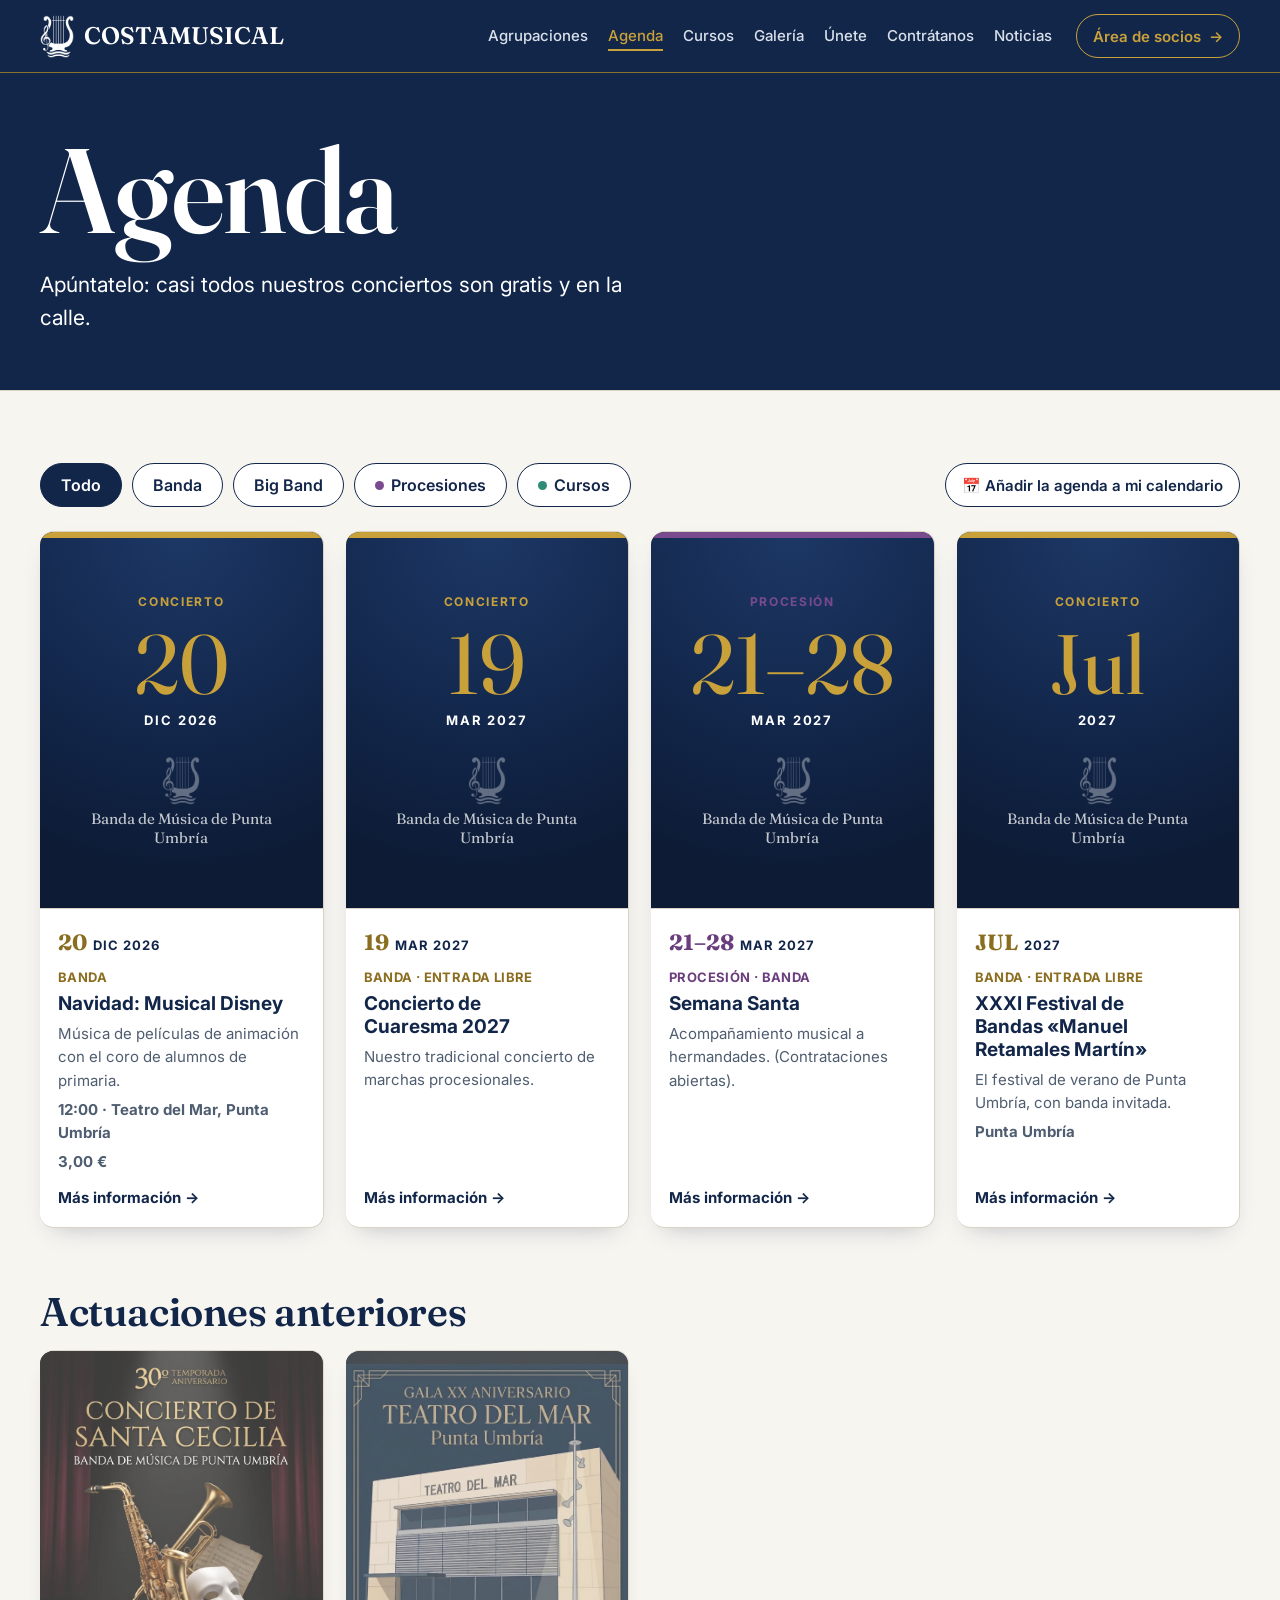
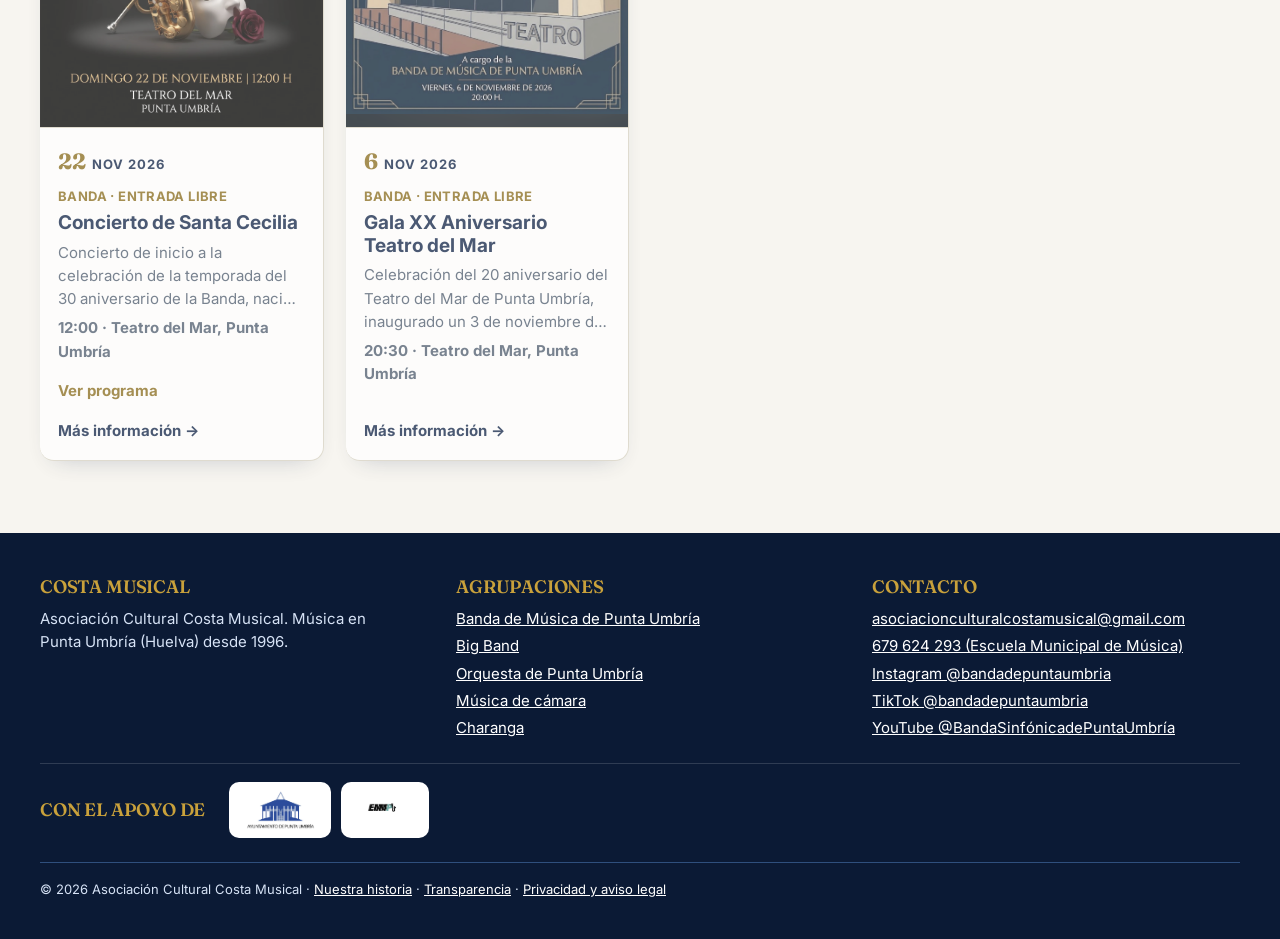
==== commit f120584e: "Vista previa al compartir y datos para Google en /evento, calendario para suscribirse, sitemap y rob" ====
--- a/agenda.html
+++ b/agenda.html
@@ -8,6 +8,16 @@
 <link rel="preconnect" href="https://fonts.googleapis.com">
 <link rel="preconnect" href="https://fonts.gstatic.com" crossorigin>
 <link href="https://fonts.googleapis.com/css2?family=Fraunces:ital,opsz,wght@0,9..144,400..700;1,9..144,400..700&amp;family=Inter:wght@400..700&amp;display=swap" rel="stylesheet">
+<meta property="og:type" content="website">
+<meta property="og:site_name" content="Costa Musical">
+<meta property="og:locale" content="es_ES">
+<meta property="og:title" content="Agenda · Costa Musical">
+<meta property="og:description" content="Conciertos y actuaciones de la Banda de Música de Punta Umbría y del resto de agrupaciones de Costa Musical.">
+<meta property="og:url" content="https://costamusical.pages.dev/agenda.html">
+<meta property="og:image" content="https://costamusical.pages.dev/img/compartir.jpg">
+<meta property="og:image:width" content="1200">
+<meta property="og:image:height" content="630">
+<meta name="twitter:card" content="summary_large_image">
 <link rel="icon" href="img/favicon.png">
 <link rel="stylesheet" href="css/estilo.css">
 <link rel="stylesheet" href="css/tema-institucional.css">
@@ -22,7 +32,7 @@
 </div></section>
 <section class="seccion"><div class="envoltorio">
   <div id="vista-agenda">
-    <div class="filtros" id="filtros" role="group" aria-label="Filtrar por agrupación"></div>
+    <div class="barra-agenda"><div class="filtros" id="filtros" role="group" aria-label="Filtrar por agrupación"></div><div id="suscribir"></div></div>
     <ul class="entradas" id="agenda-completa"></ul>
     <div id="bloque-anteriores" class="pila" style="margin-top:64px" hidden>
       <h2 class="titulo" style="font-size:clamp(28px,4vw,40px)">Actuaciones anteriores</h2>
--- a/css/estilo.css
+++ b/css/estilo.css
@@ -340,3 +340,102 @@
 .entradas.anteriores .entrada{opacity:.75}
 .entradas.anteriores .entrada:hover{opacity:1}
 @media (max-width:820px){.evento-rejilla{grid-template-columns:1fr}.evento-cartel{position:static;order:-1;max-width:420px}}
+
+/* Agenda: color de acento por tipo y cartel en lugar del bloque de fecha */
+.entrada{--acento:var(--amarillo);--acento-txt:#8a6d1f}
+.entrada.tipo-procesion{--acento:#7a4a8f;--acento-txt:#6a3d7d}
+.entrada.tipo-curso{--acento:#2e8b74;--acento-txt:#1f6e5b}
+.entrada.tipo-pasacalles{--acento:#c46a3a;--acento-txt:#9c4f25}
+.entrada.tipo-otro{--acento:#4f78b0;--acento-txt:#3c6296}
+.entrada .info{flex:1;min-width:0}
+.fecha-linea{display:block;font-family:var(--texto);font-size:13px;font-weight:700;letter-spacing:.08em;text-transform:uppercase;color:var(--marino);margin-bottom:2px}
+.fecha-linea b{font-family:var(--display);font-size:24px;letter-spacing:0;color:var(--acento-txt);margin-right:2px}
+
+/* Fotos del evento */
+.fotos-evento{display:grid;grid-template-columns:repeat(auto-fill,minmax(min(140px,45%),1fr));gap:8px}
+.fotos-evento a{position:relative;display:block;aspect-ratio:1;overflow:hidden;border-radius:10px;background:#eee}
+.fotos-evento img{width:100%;height:100%;object-fit:cover;transition:transform .3s ease}
+.fotos-evento a:hover img,.fotos-evento a:focus-visible img{transform:scale(1.05)}
+.fotos-evento a.mas::after{content:"";position:absolute;inset:0;background:rgba(18,38,74,.6)}
+.fotos-evento a.mas span{position:absolute;inset:0;z-index:1;display:grid;place-items:center;color:#fff;font-size:28px;font-weight:800}
+
+/* Logos de patrocinadores */
+.logos{display:flex;flex-wrap:wrap;align-items:center;gap:14px 28px}
+.logos a,.logos span{display:flex;align-items:center;min-height:56px}
+.logos img{max-height:56px;max-width:160px;object-fit:contain;filter:grayscale(1);opacity:.8;transition:filter .2s ease,opacity .2s ease}
+.logos a:hover img,.logos a:focus-visible img{filter:none;opacity:1}
+.logos.fichas{gap:10px}
+.logos.fichas a,.logos.fichas span{min-height:0;background:#fff;border-radius:10px;padding:8px 14px;transition:transform .2s ease,box-shadow .2s ease}
+.logos.fichas img{max-height:40px;max-width:130px;filter:none;opacity:1}
+.logos.fichas a:hover,.logos.fichas a:focus-visible{transform:translateY(-2px);box-shadow:0 6px 16px rgba(0,0,0,.35)}
+.pie-apoyos{flex:1 1 100%;display:flex;flex-wrap:wrap;align-items:center;gap:12px 24px;padding-top:18px;border-top:1px solid rgba(255,255,255,.15)}
+.pie-apoyos b{font-size:12px;letter-spacing:.1em}
+.colab .colab-item{border:2px solid var(--marino);border-radius:12px;padding:16px 18px;display:flex;flex-direction:column;gap:4px;color:inherit;text-decoration:none;transition:transform .2s ease,box-shadow .2s ease}
+.colab .colab-item img{max-height:64px;max-width:180px;object-fit:contain;align-self:flex-start;margin-bottom:6px}
+.colab a.colab-item:hover,.colab a.colab-item:focus-visible{transform:translateY(-2px);box-shadow:0 10px 22px -12px rgba(18,38,74,.5)}
+/* Agrupación sin foto: pentagrama en lugar de foto vacía */
+#ens-foto.sin-foto{background-color:var(--cielo)}
+
+/* TikTok */
+.tiktok-caja{min-height:120px}
+.tiktok-previa{display:flex;gap:22px;align-items:center;max-width:780px;margin:0 auto;padding:26px 28px;border:1px solid #d8d3c4;border-radius:var(--radio);background:var(--blanco);box-shadow:0 10px 24px -14px rgba(18,38,74,.35)}
+.tiktok-previa .tiktok-icono{flex:none;width:72px;height:72px;border-radius:50%;display:grid;place-items:center;font-size:34px;color:#fff;background:#111;box-shadow:-4px -3px 0 #25f4ee,4px 3px 0 #fe2c55}
+.tiktok-previa b{font-size:20px;color:var(--marino)}
+.tiktok-previa p{margin:6px 0 14px}
+.tiktok-previa .nota{font-size:13px;margin:10px 0 0}
+@media (max-width:600px){.tiktok-previa{flex-direction:column;align-items:flex-start;padding:22px}}
+
+/* ---------- Tarjetas de la agenda: todas iguales (cartel o cartel genérico arriba, texto debajo) ---------- */
+.entradas{grid-template-columns:repeat(auto-fill,minmax(min(255px,100%),1fr));align-items:stretch;gap:22px}
+.entrada{flex-direction:column;min-height:0}
+.cartel-caja{position:relative;display:block;aspect-ratio:3/4;overflow:hidden;background:#0d1b35;text-decoration:none;border-bottom:1px solid #d8d3c4}
+.cartel-caja .cartel-fondo{position:absolute;inset:-20px;background:center/cover no-repeat;filter:blur(18px) brightness(.5);transform:scale(1.1)}
+.cartel-caja img{position:absolute;inset:0;width:100%;height:100%;object-fit:contain;transition:transform .4s ease}
+.entrada:hover .cartel-caja img{transform:scale(1.03)}
+.cartel-generico{display:flex;flex-direction:column;align-items:center;justify-content:center;gap:4px;padding:24px 18px;color:#fff;text-align:center;background:radial-gradient(120% 90% at 50% 0%,#1d3866 0%,#12264a 60%,#0d1b35 100%);box-shadow:inset 0 6px 0 var(--acento)}
+.cartel-generico .cg-tipo{font-size:12px;font-weight:700;letter-spacing:.14em;text-transform:uppercase;color:var(--acento)}
+.cartel-generico .cg-dia{font-family:var(--display);font-size:clamp(56px,7vw,84px);line-height:1;color:var(--amarillo);margin-top:6px}
+.cartel-generico .cg-mes{font-size:13px;font-weight:700;letter-spacing:.14em;text-transform:uppercase}
+.cartel-generico .cg-logo{width:38px;height:50px;margin-top:22px;color:rgba(255,255,255,.35)}
+.cartel-generico .cg-quien{font-family:var(--display);font-size:15px;line-height:1.25;color:rgba(255,255,255,.75);max-width:20ch}
+.entrada:hover .cartel-generico .cg-dia{color:#fff}
+.entrada .info{flex:1;padding:16px 18px 18px}
+.entrada h3{font-size:19px}
+.entrada .desc{display:-webkit-box;-webkit-line-clamp:3;-webkit-box-orient:vertical;overflow:hidden}
+.entrada .pie-tarjeta{margin-top:auto;padding-top:6px}
+.fecha-linea b{font-size:22px}
+
+/* Agenda: barra de filtros + suscripción al calendario */
+.barra-agenda{display:flex;flex-wrap:wrap;align-items:flex-start;justify-content:space-between;gap:12px;margin-bottom:24px}
+.barra-agenda .filtros{margin-bottom:0}
+.suscribir{position:relative}
+.suscribir summary{list-style:none;cursor:pointer}
+.suscribir summary::-webkit-details-marker{display:none}
+.suscribir-menu{position:absolute;right:0;top:calc(100% + 8px);z-index:20;width:min(300px,86vw);display:grid;gap:8px;padding:16px;background:#fff;border:1px solid #d8d3c4;border-radius:var(--radio);box-shadow:0 18px 40px -16px rgba(18,38,74,.45)}
+.suscribir-menu p{font-size:14px;margin:0 0 4px}
+.suscribir-menu .boton{text-align:center}
+@media (max-width:600px){.suscribir-menu{left:0;right:auto}}
+
+/* Nuestra historia: línea del tiempo */
+.linea-tiempo{list-style:none;margin:0 auto;padding:0;max-width:960px;position:relative}
+.linea-tiempo::before{content:"";position:absolute;left:96px;top:6px;bottom:6px;width:2px;background:linear-gradient(var(--amarillo),#d8d3c4)}
+.hito{display:grid;grid-template-columns:80px 1fr;gap:0 40px;padding:0 0 44px;position:relative}
+.hito::before{content:"";position:absolute;left:89px;top:10px;width:16px;height:16px;border-radius:50%;background:var(--amarillo);box-shadow:0 0 0 5px var(--cielo,#f7f5f0)}
+.hito-anio{font-family:var(--display);font-size:30px;line-height:1.1;color:var(--marino);text-align:right}
+.hito-cuerpo{display:grid;grid-template-columns:minmax(0,1fr);gap:14px}
+.hito-cuerpo:has(.hito-img){grid-template-columns:220px minmax(0,1fr)}
+.hito-cuerpo h2{font-family:var(--texto);font-size:21px;font-weight:700;line-height:1.25;color:var(--marino)}
+.hito-cuerpo p{color:var(--gris)}
+.hito-img{display:block;aspect-ratio:4/3;overflow:hidden;border-radius:12px;background:#eee}
+.hito-img img{width:100%;height:100%;object-fit:cover;transition:transform .35s ease}
+a.hito-img[href]:hover img{transform:scale(1.05)}
+.directores{list-style:none;margin:0;padding:0;display:grid;gap:8px}
+.directores li{display:flex;justify-content:space-between;gap:16px;padding:12px 16px;background:#fff;border:1px solid #d8d3c4;border-radius:10px}
+.directores span{color:var(--gris);white-space:nowrap}
+@media (max-width:700px){
+  .linea-tiempo::before{left:9px}
+  .hito{grid-template-columns:1fr;padding:0 0 36px 34px}
+  .hito::before{left:2px;top:8px}
+  .hito-anio{text-align:left;font-size:26px;margin-bottom:6px}
+  .hito-cuerpo:has(.hito-img){grid-template-columns:1fr}
+}
--- a/css/tema-institucional.css
+++ b/css/tema-institucional.css
@@ -132,3 +132,35 @@
 .ficha-ens:not(.proyecto):hover,.ficha-ens:not(.proyecto):focus-visible{background:var(--marino) !important;color:#fff !important;transform:translateY(-3px)}
 .ficha-ens:not(.proyecto):hover .etq,.ficha-ens:not(.proyecto):focus-visible .etq{color:var(--amarillo)}
 @media (prefers-reduced-motion:reduce){.menu a::after,.ficha-ens,.boton{transition:none}}
+
+/* Colores por tipo de evento en la agenda */
+.entrada .dia b{color:var(--acento)}
+.entrada:not(.tipo-concierto) .dia:not(.dia-cartel){background:var(--acento) !important}
+.entrada:not(.tipo-concierto) .dia:not(.dia-cartel) b{color:#fff}
+.entrada .quien{color:var(--acento-txt)}
+.entrada{border-left:0;box-shadow:inset 0 3px 0 var(--acento),0 10px 24px -14px rgba(18,38,74,.35)}
+.filtro[data-f^="tipo-"]::before{content:"";display:inline-block;width:9px;height:9px;border-radius:50%;margin-right:7px;vertical-align:1px;background:var(--punto,#999)}
+.filtro[data-f="tipo-procesion"]{--punto:#7a4a8f}.filtro[data-f="tipo-curso"]{--punto:#2e8b74}.filtro[data-f="tipo-pasacalles"]{--punto:#c46a3a}.filtro[data-f="tipo-otro"]{--punto:#4f78b0}
+
+/* Cabecera en móviles estrechos (o con la letra del sistema aumentada): nada se solapa */
+.menu-icono{display:none;font-size:18px;line-height:1}
+.logo{min-width:0;flex:0 1 auto}
+.logo .logo-txt{overflow:hidden;text-overflow:clip}
+@media (max-width:440px){
+  .cabecera .envoltorio{gap:8px}
+  .logo{font-size:clamp(13px,4.3vw,19px);gap:7px}
+  .logo .logo-img{width:24px;height:32px;flex:none}
+  .boton-menu{padding:7px 11px}
+  .menu-icono{display:inline}.menu-txt{display:none}
+}
+@media (max-width:300px){.logo .logo-txt{display:none}}
+
+/* Portada, móvil: agrupaciones compactas en dos columnas (la primera a todo el ancho) */
+@media (max-width:600px){
+  #rejilla-ens{grid-template-columns:1fr 1fr;gap:10px}
+  #rejilla-ens .ficha-ens{min-height:0;padding:14px 14px 16px;gap:6px;justify-content:flex-start}
+  #rejilla-ens .ficha-ens:first-child{grid-column:1/-1}
+  #rejilla-ens .ficha-ens .etq{font-size:10.5px;letter-spacing:.08em;line-height:1.3}
+  #rejilla-ens .ficha-ens .nombre{font-size:21px;line-height:1.05;overflow-wrap:normal}
+  #rejilla-ens .ficha-ens:first-child .nombre{font-size:26px}
+}
